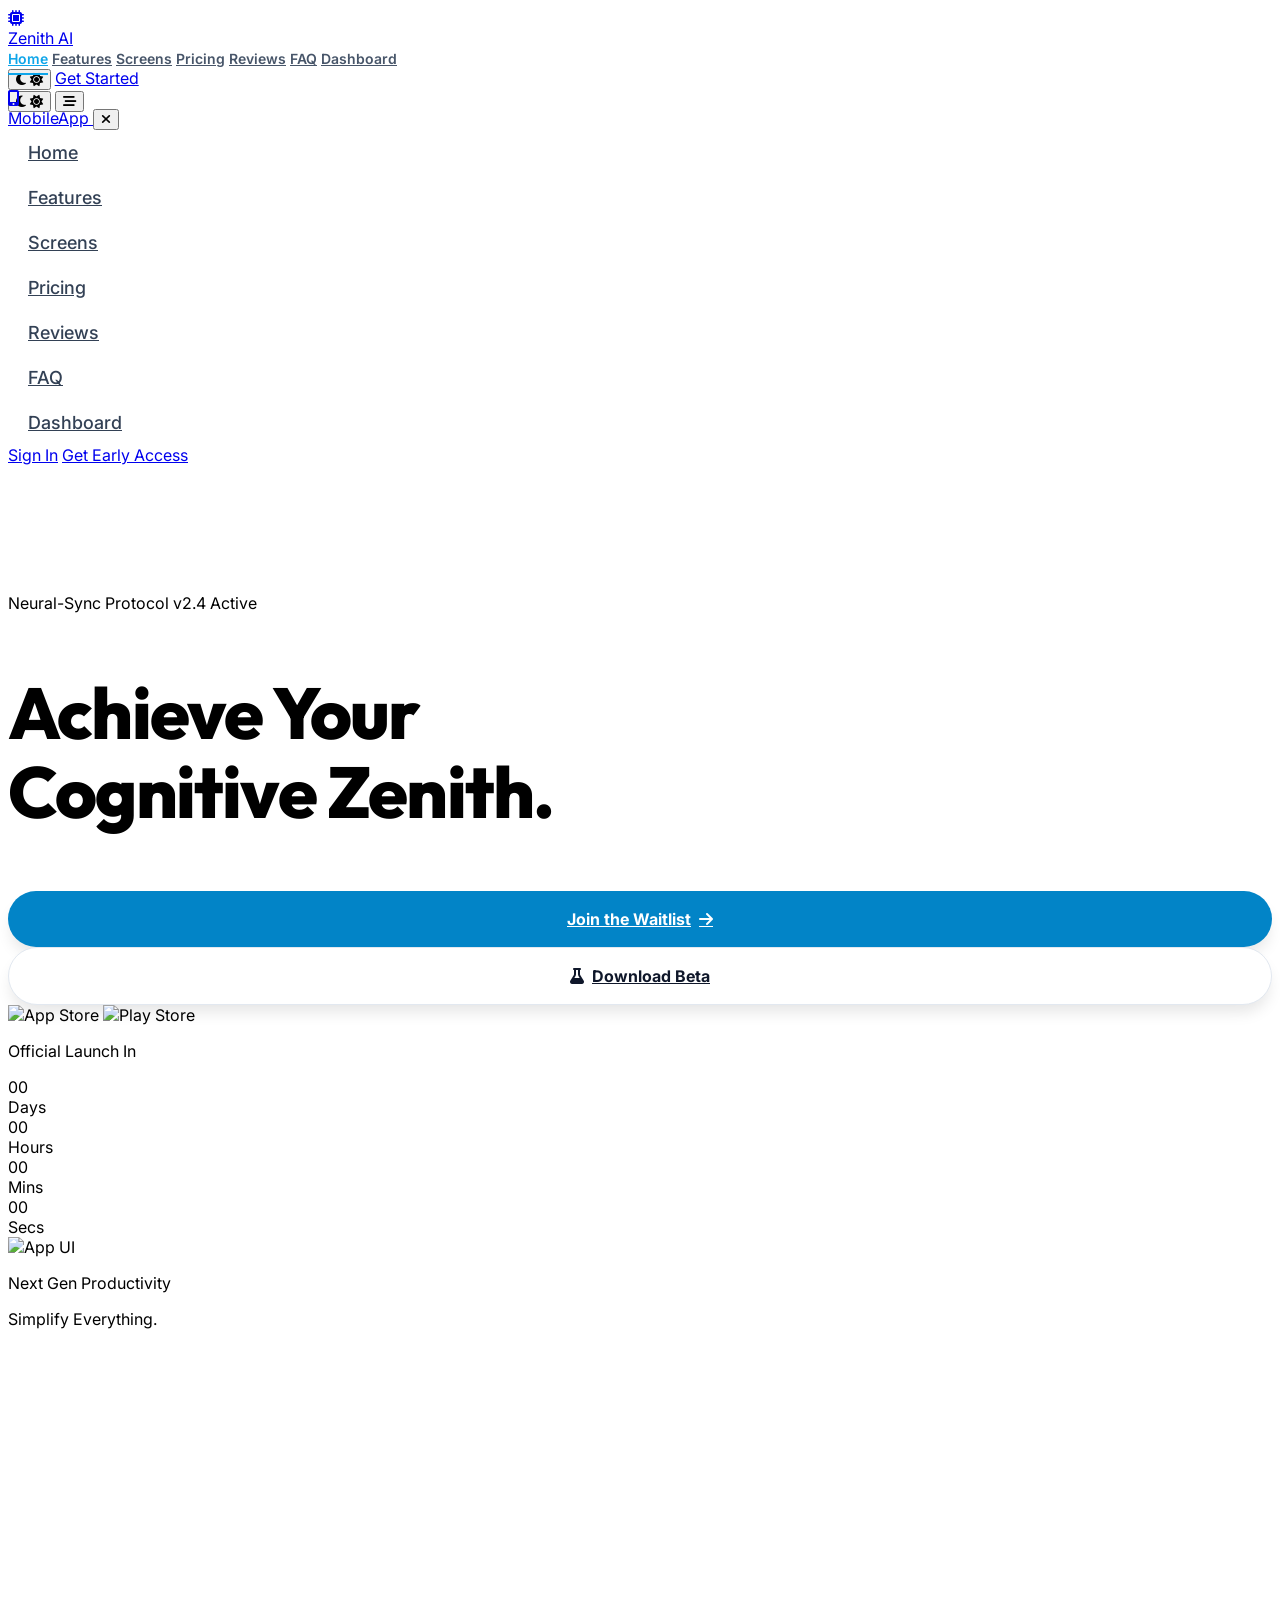
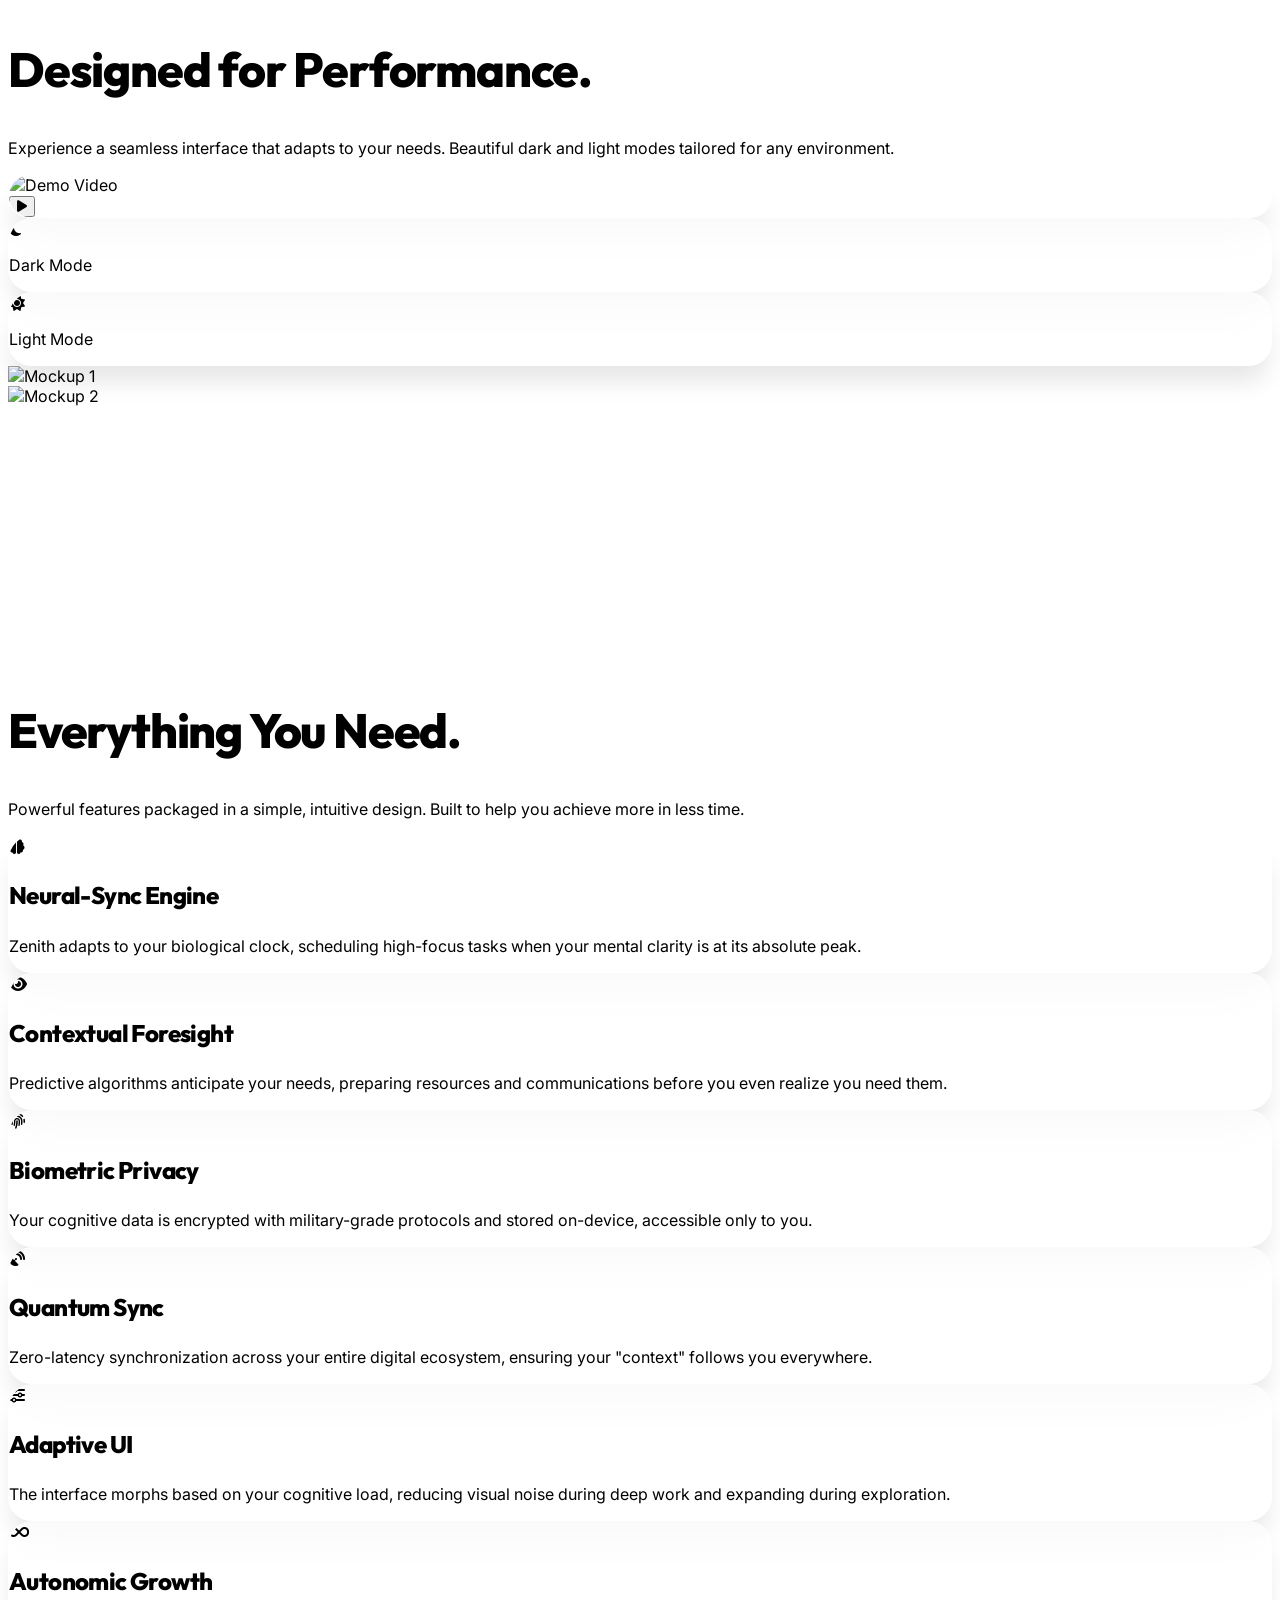
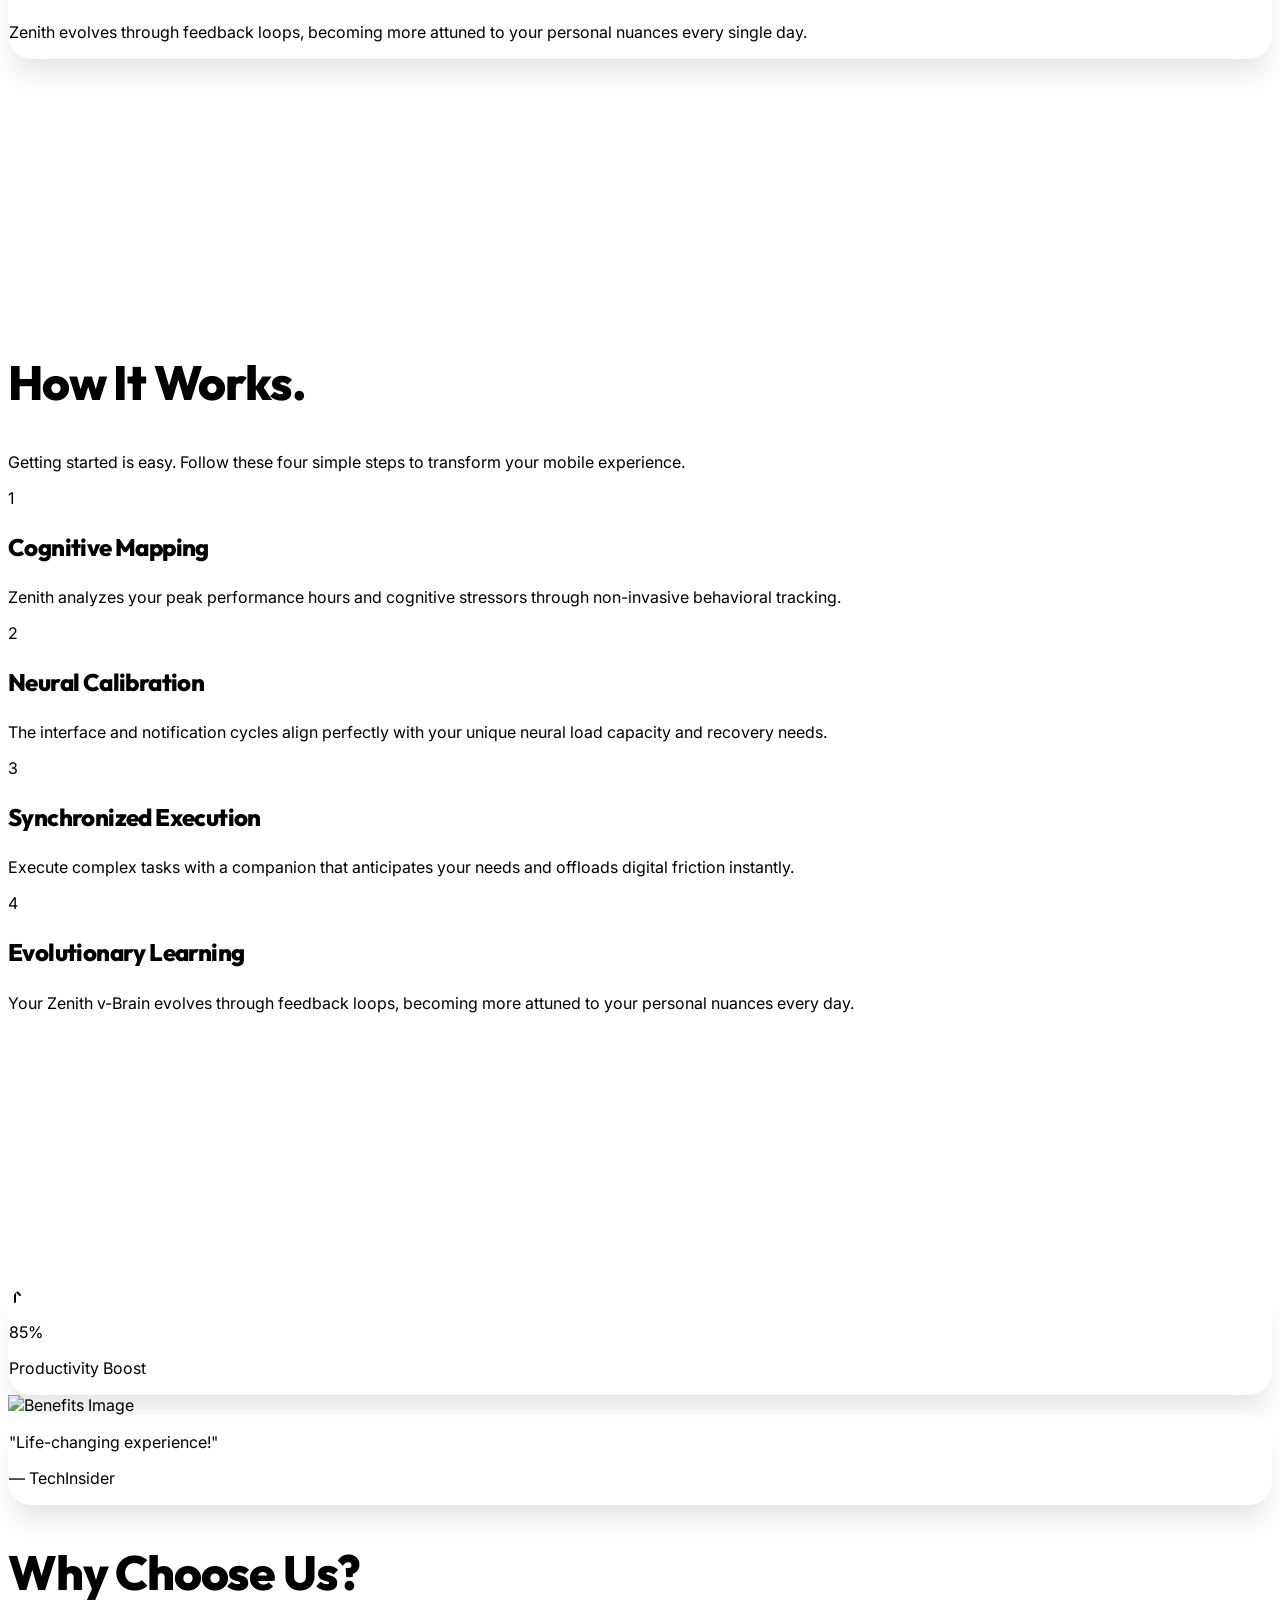
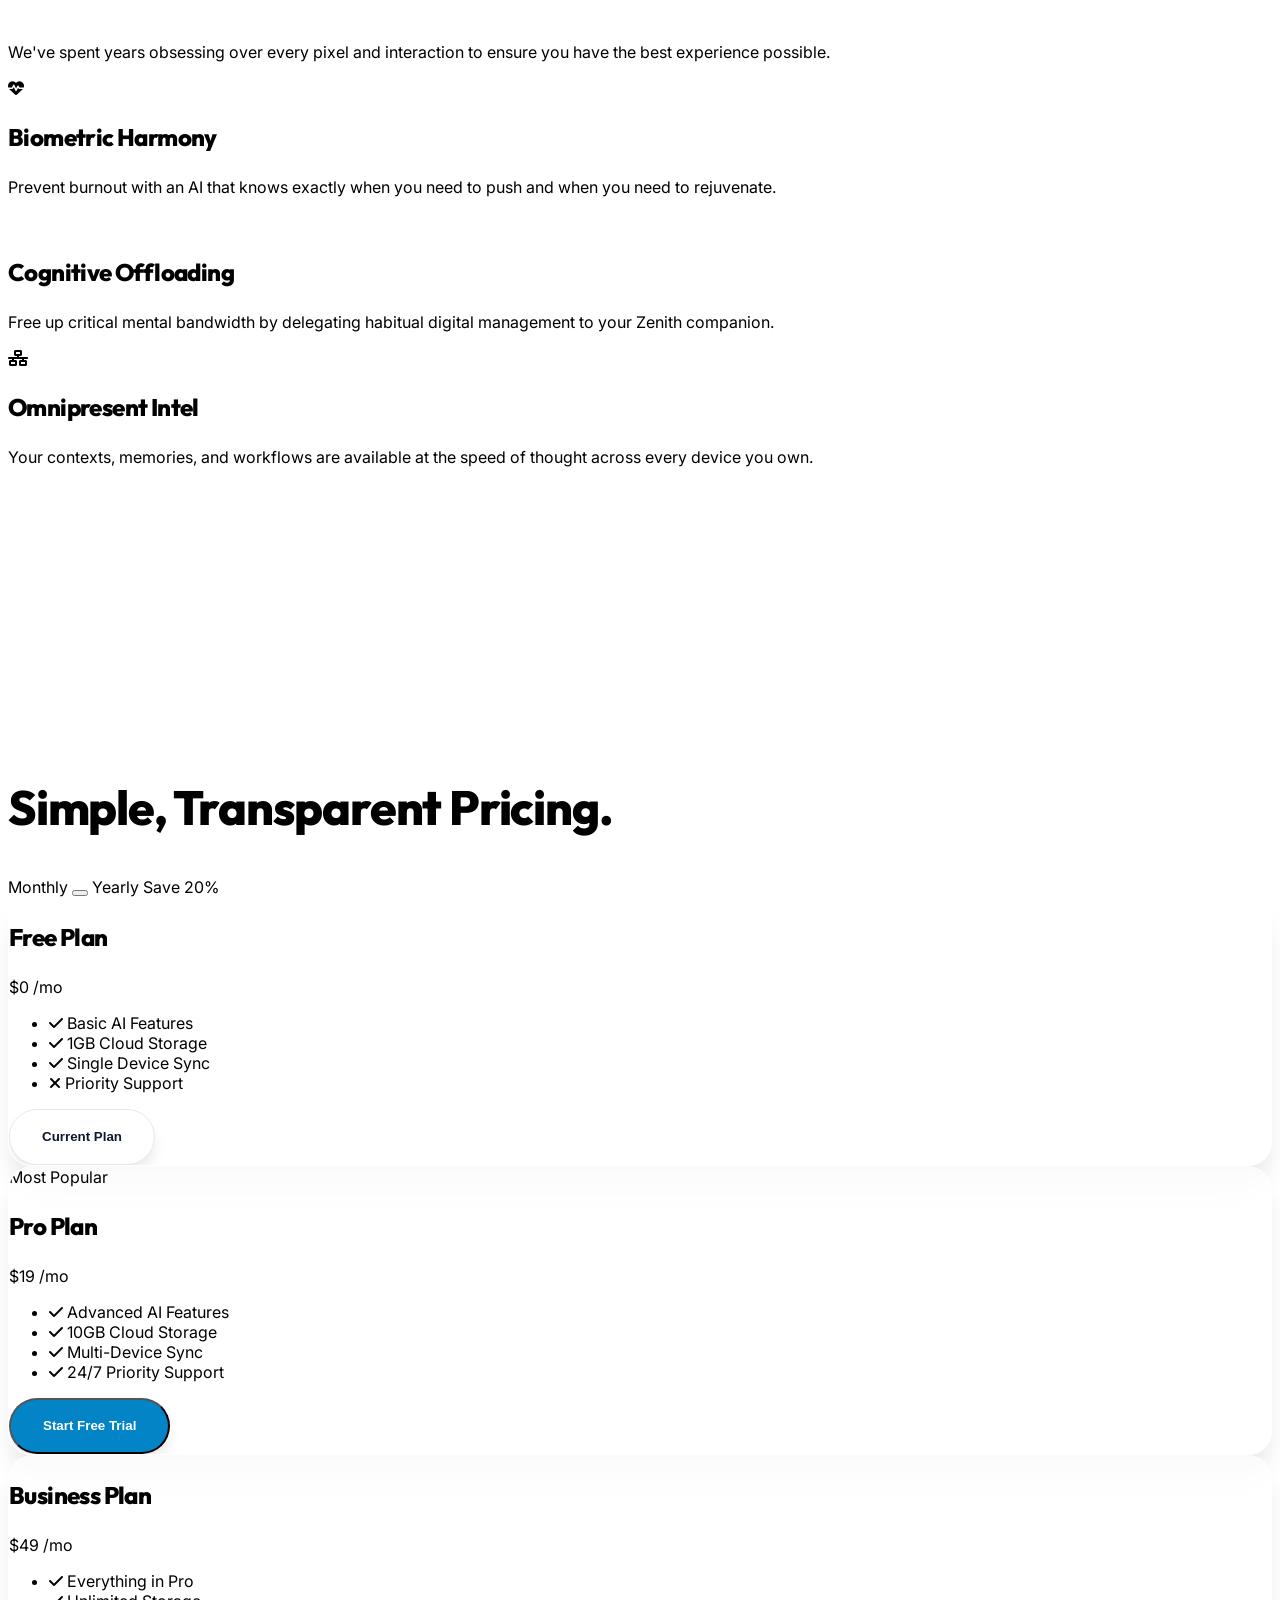
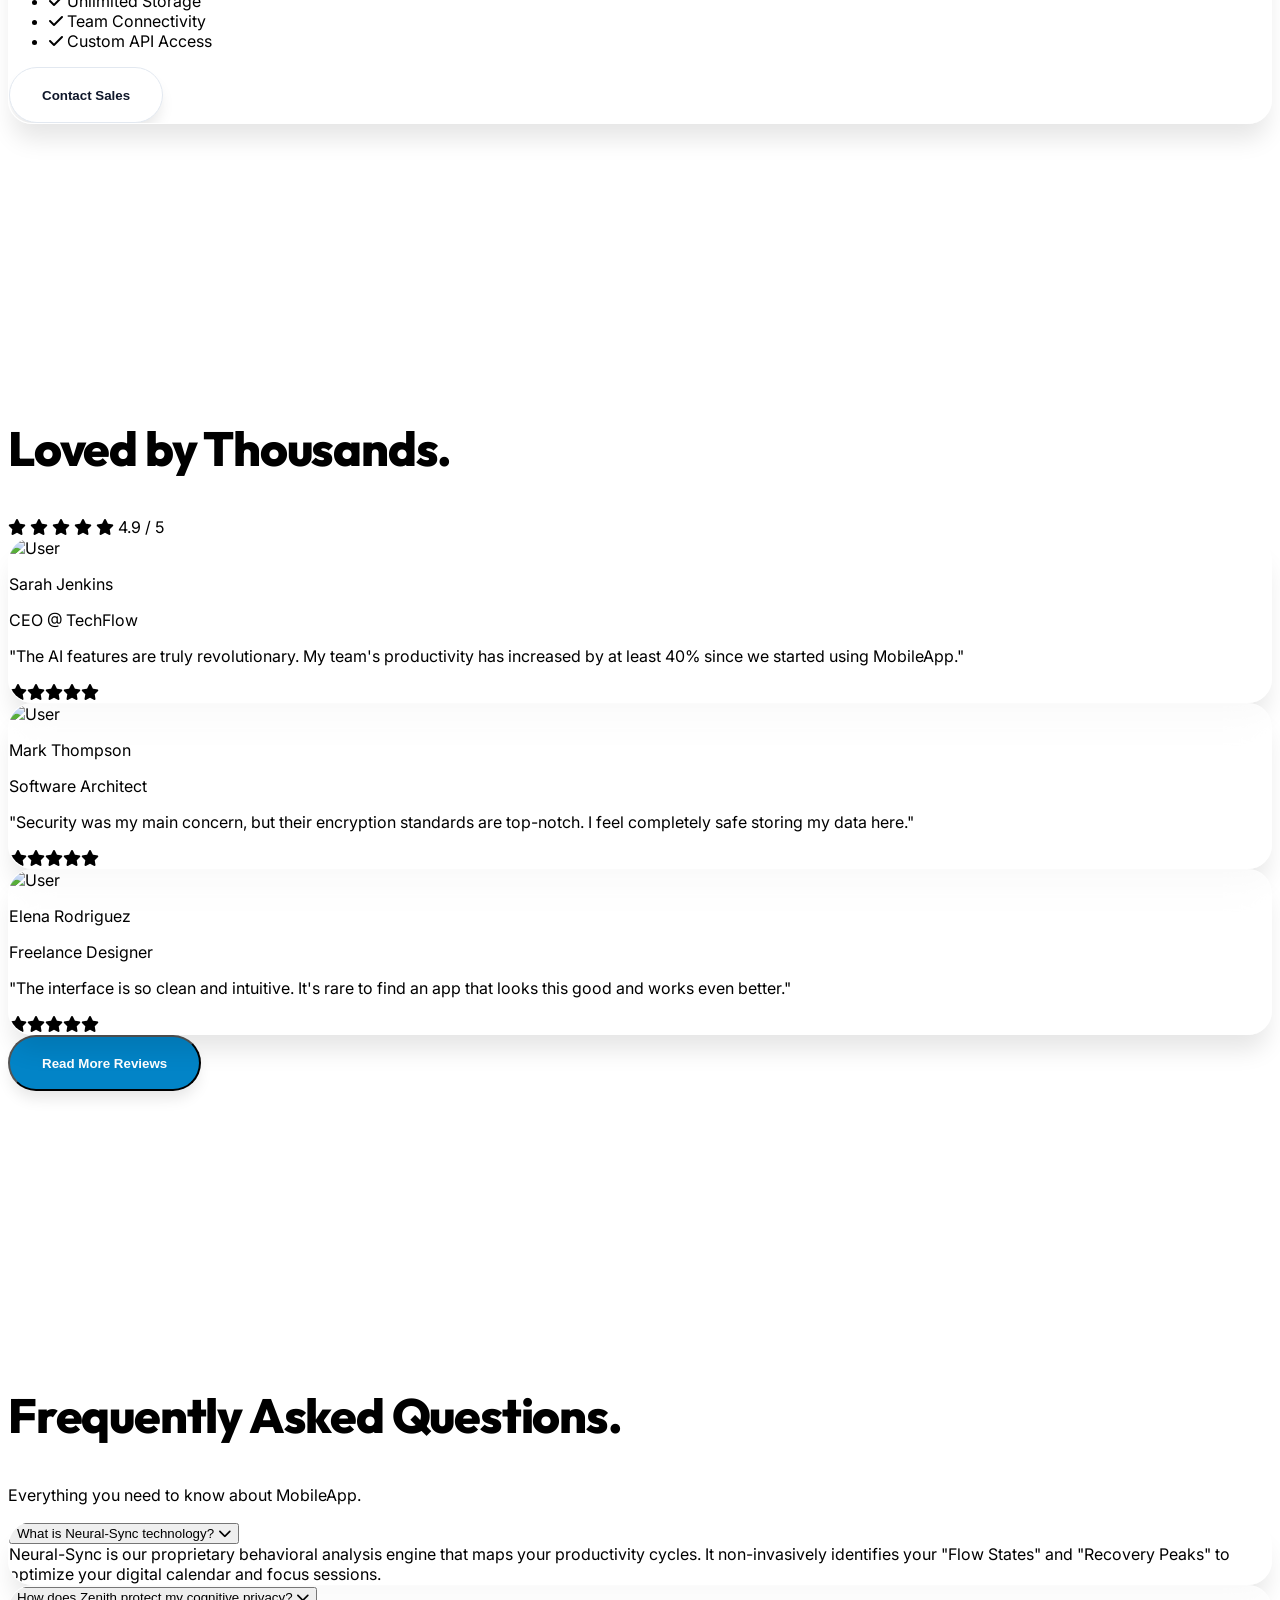
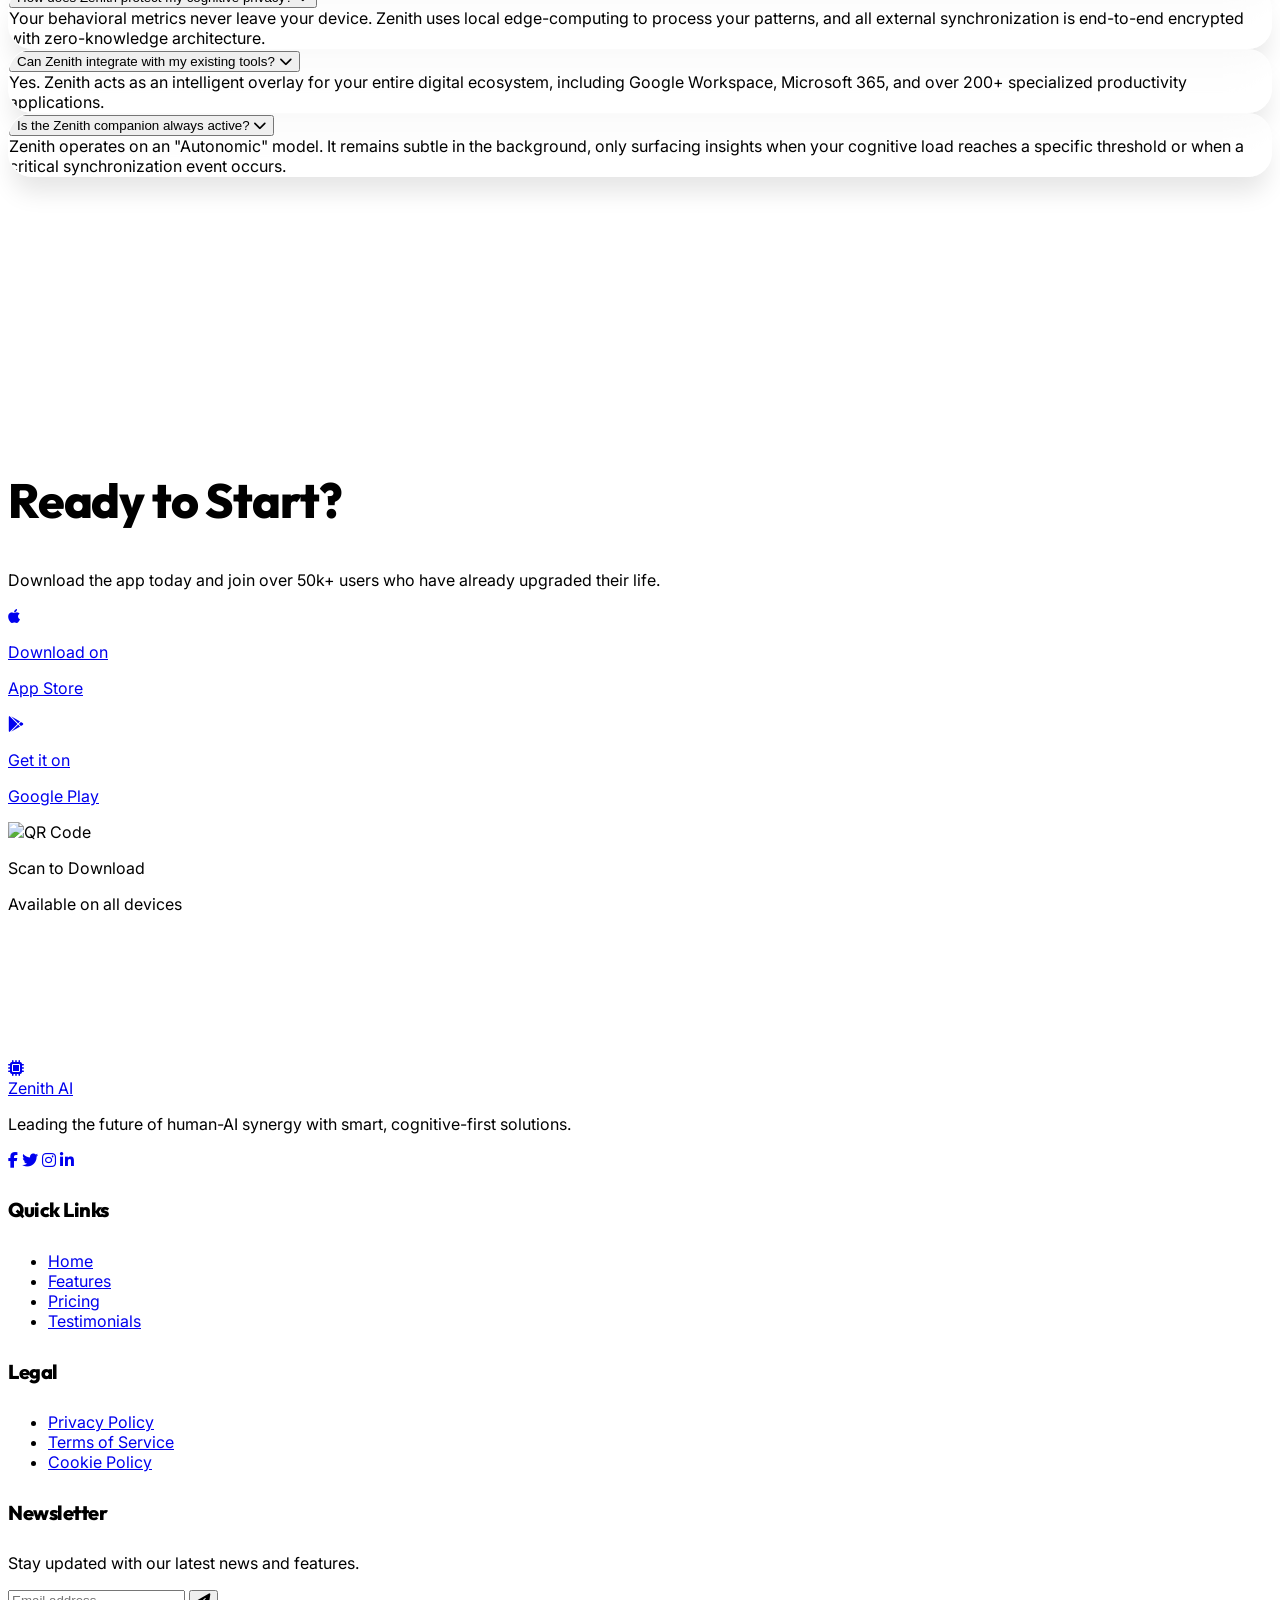
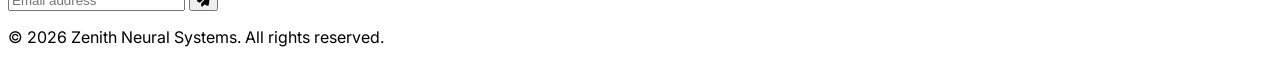
==== index.html @ 77ba69f0 "first commit" ====
<!DOCTYPE html>
<html lang="en" class="scroll-smooth">

<head>
    <meta charset="UTF-8">
    <meta name="viewport" content="width=device-width, initial-scale=1.0">
    <title>MobileApp - The Future in Your Pocket</title>
    <!-- SEO Tags -->
    <meta name="description"
        content="MobileApp - Smart. Fast. Designed for modern life. Join the waitlist for the future of mobile apps.">
    <meta name="keywords" content="mobile app, SaaS, smart system, AI powered, productivity">
    <!-- Favicon -->
    <link rel="icon" type="image/svg+xml"
        href="data:image/svg+xml,<svg xmlns=%22http://www.w3.org/2000/svg%22 viewBox=%220 0 100 100%22><text y=%22.9em%22 font-size=%2290%22>📱</text></svg>">

    <!-- Tailwind CSS -->
    <script src="https://cdn.tailwindcss.com"></script>
    <script>
        tailwind.config = {
            darkMode: 'class',
            theme: {
                extend: {
                    colors: {
                        primary: {
                            50: '#f0f9ff',
                            100: '#e0f2fe',
                            200: '#bae6fd',
                            300: '#7dd3fc',
                            400: '#38bdf8',
                            500: '#0ea5e9',
                            600: '#0284c7',
                            700: '#0369a1',
                            800: '#075985',
                            900: '#0c4a6e',
                        },
                        accent: '#8b5cf6',
                    },
                    animation: {
                        'gradient-x': 'gradient-x 15s ease infinite',
                        'float': 'float 6s ease-in-out infinite',
                    },
                    keyframes: {
                        'gradient-x': {
                            '0%, 100%': { 'background-size': '200% 200%', 'background-position': 'left center' },
                            '50%': { 'background-size': '200% 200%', 'background-position': 'right center' },
                        },
                        'float': {
                            '0%, 100%': { transform: 'translateY(0)' },
                            '50%': { transform: 'translateY(-20px)' },
                        }
                    }
                }
            }
        }
    </script>
    <!-- Google Fonts -->
    <link
        href="https://fonts.googleapis.com/css2?family=Inter:wght@300;400;500;600;700;800&family=Outfit:wght@400;500;600;700;800&display=swap"
        rel="stylesheet">
    <!-- Font Awesome -->
    <link rel="stylesheet" href="https://cdnjs.cloudflare.com/ajax/libs/font-awesome/6.4.0/css/all.min.css">
    <!-- Custom CSS -->
    <link rel="stylesheet" href="styles.css">
    <style>
        body {
            font-family: 'Inter', sans-serif;
        }

        h1,
        h2,
        h3,
        h4 {
            font-family: 'Outfit', sans-serif;
        }
    </style>
</head>

<body
    class="bg-slate-50 dark:bg-slate-900 text-slate-900 dark:text-slate-100 transition-colors duration-300 overflow-x-hidden">

    <!-- Navigation -->
    <header id="navbar"
        class="fixed top-0 left-0 w-full z-50 transition-all duration-300 bg-white/80 dark:bg-slate-950/80 backdrop-blur-md border-b border-slate-200 dark:border-slate-800">
        <nav class="max-w-7xl mx-auto px-4 sm:px-6 lg:px-8 h-full flex items-center justify-between">
            <!-- Logo -->
            <a href="index.html" class="flex items-center gap-2 group">
                <div
                    class="w-10 h-10 bg-primary-600 rounded-xl flex items-center justify-center text-white shadow-lg shadow-primary-500/30 group-hover:scale-110 transition-transform">
                    <i class="fas fa-microchip text-xl"></i>
                </div>
                <span
                    class="text-2xl font-extrabold tracking-tight bg-gradient-to-r from-primary-600 to-accent bg-clip-text text-transparent">Zenith
                    AI</span>
            </a>

            <!-- Desktop Menu -->
            <div class="hidden lg:flex items-center gap-6">
                <a href="#home" class="nav-link active">Home</a>

                <a href="#features" class="nav-link">Features</a>
                <a href="#screens" class="nav-link">Screens</a>
                <a href="#pricing" class="nav-link">Pricing</a>
                <a href="#reviews" class="nav-link">Reviews</a>
                <a href="#faq" class="nav-link">FAQ</a>
                <a href="dashboard.html" class="nav-link">Dashboard</a>

                <div class="flex items-center gap-4 ml-4">
                    <button id="themeToggle"
                        class="p-2 rounded-full hover:bg-slate-100 dark:hover:bg-slate-800 transition-colors"
                        aria-label="Toggle Dark Mode">
                        <i class="fas fa-moon dark:hidden"></i>
                        <i class="fas fa-sun hidden dark:block"></i>
                    </button>
        
                    <a href="signup.html"
                        class="px-6 py-2.5 text-sm font-bold text-white bg-primary-600 rounded-full hover:bg-primary-700 shadow-md hover:shadow-primary-500/40 transition-all">Get
                        Started</a>
                </div>
            </div>

            <!-- Mobile Menu Toggle -->
            <div class="lg:hidden flex items-center gap-4">
                <button id="themeToggleMobile"
                    class="p-2 rounded-full hover:bg-slate-100 dark:hover:bg-slate-800 transition-colors">
                    <i class="fas fa-moon dark:hidden"></i>
                    <i class="fas fa-sun hidden dark:block"></i>
                </button>
                <button id="mobileMenuToggle" class="p-2 text-slate-600 dark:text-slate-400 focus:outline-none"
                    aria-label="Open Menu">
                    <i class="fas fa-bars-staggered text-2xl"></i>
                </button>
            </div>
        </nav>
    </header>

    <!-- Mobile Menu Drawer (Side Drawer from Left) -->
    <div id="mobileMenu" class="fixed inset-0 z-[60] invisible pointer-events-none transition-all duration-300">
        <!-- Overlay -->
        <div id="mobileMenuOverlay"
            class="absolute inset-0 bg-slate-900/40 backdrop-blur-sm opacity-0 transition-opacity duration-300"></div>
        <!-- Drawer -->
        <div id="mobileMenuDrawer"
            class="absolute top-0 left-0 w-80 h-full bg-white dark:bg-slate-900 shadow-2xl transition-transform duration-300 -translate-x-full flex flex-col">
            <div class="p-6 border-b border-slate-100 dark:border-slate-800 flex items-center justify-between">
                <a href="index.html" class="flex items-center gap-2">
                    <div class="w-8 h-8 bg-primary-600 rounded-lg flex items-center justify-center text-white">
                        <i class="fas fa-mobile-screen-button text-sm"></i>
                    </div>
                    <span class="text-xl font-bold">MobileApp</span>
                </a>
                <button id="closeMobileMenu" class="p-2 text-slate-400 hover:text-slate-600"><i
                        class="fas fa-xmark text-xl"></i></button>
            </div>
            <div class="flex-1 overflow-y-auto py-6 px-6 space-y-4">
                <a href="#home" class="mobile-nav-link text-primary-600 font-bold">Home</a>
                <a href="#features" class="mobile-nav-link">Features</a>
                <a href="#screens" class="mobile-nav-link">Screens</a>
                <a href="#pricing" class="mobile-nav-link">Pricing</a>
                <a href="#reviews" class="mobile-nav-link">Reviews</a>
                <a href="#faq" class="mobile-nav-link">FAQ</a>
                <a href="dashboard.html" class="mobile-nav-link">Dashboard</a>
                <div class="pt-6 border-t border-slate-100 dark:border-slate-800 space-y-4">
                    <a href="login.html"
                        class="block text-center py-3 text-sm font-semibold border border-slate-200 dark:border-slate-700 rounded-xl">Sign
                        In</a>
                    <a href="signup.html"
                        class="block text-center py-3 text-sm font-bold text-white bg-primary-600 rounded-xl shadow-lg shadow-primary-500/20">Get
                        Early Access</a>
                </div>
            </div>
        </div>
    </div>

    <!-- Main Content -->
    <main class="pt-20"> <!-- Spacer for fixed header -->

        <!-- Hero Section -->
        <section id="home" class="relative min-h-[90vh] flex items-center overflow-hidden py-20 lg:py-32">
            <!-- Background Image/Gradient Decoration -->
            <div class="absolute inset-0 -z-10 overflow-hidden">
                <div
                    class="absolute -top-24 -left-20 w-96 h-96 bg-primary-400/20 dark:bg-primary-900/10 rounded-full blur-3xl animate-pulse">
                </div>
                <div
                    class="absolute top-1/2 -right-20 w-80 h-80 bg-accent/20 dark:bg-accent-900/10 rounded-full blur-3xl animate-float">
                </div>
                <div id="heroBgImage"
                    class="absolute inset-0 bg-[url('https://images.unsplash.com/photo-1550745165-9bc0b252726f?auto=format&fit=crop&q=80&w=2070')] bg-cover bg-center mix-blend-overlay opacity-5 dark:opacity-10">
                </div>
            </div>

            <div class="max-w-7xl mx-auto px-4 sm:px-6 lg:px-8">
                <div class="grid lg:grid-cols-2 gap-16 items-center">
                    <div class="text-center lg:text-left">
                        <div
                            class="inline-flex items-center gap-2 px-3 py-1 rounded-full bg-primary-50 dark:bg-primary-900/30 text-primary-600 dark:text-primary-400 text-xs font-bold uppercase tracking-wider mb-6 animate-bounce">
                            <span class="relative flex h-2 w-2">
                                <span
                                    class="animate-ping absolute inline-flex h-full w-full rounded-full bg-primary-400 opacity-75"></span>
                                <span class="relative inline-flex rounded-full h-2 w-2 bg-primary-500"></span>
                            </span>
                            Neural-Sync Protocol v2.4 Active
                        </div>
                        <h1 class="text-5xl lg:text-7xl font-extrabold leading-[1.1] mb-6">
                            Achieve Your <br>
                            <span class="text-primary-600">Cognitive Zenith.</span>
                        </h1>

                        <!-- CTA Buttons -->
                        <div class="flex flex-col sm:flex-row gap-4 justify-center lg:justify-start">
                            <a href="#waitlist" class="cta-button primary group">
                                <span>Join the Waitlist</span>
                                <i class="fas fa-arrow-right group-hover:translate-x-1 transition-transform"></i>
                            </a>
                            <a href="#" class="cta-button secondary">
                                <i class="fas fa-flask"></i>
                                <span>Download Beta</span>
                            </a>
                        </div>

                        <!-- App Store Badges -->
                        <div
                            class="mt-12 flex flex-wrap gap-4 justify-center lg:justify-start opacity-80 hover:opacity-100 transition-opacity">
                            <img src="https://upload.wikimedia.org/wikipedia/commons/3/3c/Download_on_the_App_Store_Badge.svg"
                                alt="App Store" class="h-10 hover:scale-105 transition-transform cursor-pointer">
                            <img src="https://upload.wikimedia.org/wikipedia/commons/7/78/Google_Play_Store_badge_EN.svg"
                                alt="Play Store" class="h-10 hover:scale-105 transition-transform cursor-pointer">
                        </div>

                        <!-- Countdown Timer -->
                        <div
                            class="mt-16 p-8 rounded-3xl bg-white/50 dark:bg-slate-800/50 backdrop-blur-xl border border-white/20 dark:border-slate-700/30 inline-block">
                            <p class="text-sm font-semibold uppercase tracking-widest text-slate-500 mb-4">Official
                                Launch In</p>
                            <div id="countdown" class="flex gap-6">
                                <div class="text-center">
                                    <div class="text-3xl font-bold" id="days">00</div>
                                    <div class="text-[10px] uppercase text-slate-400">Days</div>
                                </div>
                                <div class="text-center">
                                    <div class="text-3xl font-bold" id="hours">00</div>
                                    <div class="text-[10px] uppercase text-slate-400">Hours</div>
                                </div>
                                <div class="text-center">
                                    <div class="text-3xl font-bold" id="minutes">00</div>
                                    <div class="text-[10px] uppercase text-slate-400">Mins</div>
                                </div>
                                <div class="text-center">
                                    <div class="text-3xl font-bold" id="seconds">00</div>
                                    <div class="text-[10px] uppercase text-slate-400">Secs</div>
                                </div>
                            </div>
                        </div>
                    </div>

                    <!-- Hero Visual -->
                    <div class="relative">
                        <div
                            class="relative mx-auto w-full max-w-[320px] aspect-[9/18.5] bg-slate-800 rounded-[3rem] border-[8px] border-slate-900 shadow-2xl overflow-hidden animate-float">
                            <!-- Phone Screen Content -->
                            <img src="https://images.unsplash.com/photo-1616348436168-de43ad0db179?auto=format&fit=crop&q=80&w=1000"
                                alt="App UI" class="w-full h-full object-cover">
                            <div
                                class="absolute inset-0 bg-gradient-to-t from-slate-900/80 to-transparent flex flex-col justify-end p-8 text-white">
                                <p class="text-xs font-semibold mb-1 opacity-80">Next Gen Productivity</p>
                                <p class="text-xl font-bold">Simplify Everything.</p>
                            </div>
                        </div>
                        <!-- Decorative Elements -->
                        <div
                            class="absolute -top-10 -right-10 w-24 h-24 bg-accent-500 rounded-full blur-2xl opacity-40">
                        </div>
                        <div
                            class="absolute bottom-10 -left-10 w-32 h-32 bg-primary-500 rounded-full blur-3xl opacity-30">
                        </div>
                    </div>
                </div>
            </div>
        </section>

        <!-- App Preview Section -->
        <section id="screens" class="bg-slate-100 dark:bg-slate-900/50">
            <div class="max-w-7xl mx-auto px-4 sm:px-6 lg:px-8">
                <div class="text-center mb-16">
                    <h2 class="mb-4">Designed for Performance.</h2>
                    <p class="text-slate-500 dark:text-slate-400 max-w-2xl mx-auto">
                        Experience a seamless interface that adapts to your needs. Beautiful dark and light modes
                        tailored for any environment.
                    </p>
                </div>

                <div class="grid lg:grid-cols-2 gap-12 items-center">
                    <!-- Carousel Placeholder / Mockups -->
                    <div class="space-y-8">
                        <div class="glass-card p-4">
                            <div
                                class="relative aspect-video rounded-2xl overflow-hidden bg-slate-200 dark:bg-slate-800 flex items-center justify-center group">
                                <img src="https://images.unsplash.com/photo-1512941937669-90a1b58e7e9c?auto=format&fit=crop&q=80&w=2070"
                                    alt="Demo Video" class="absolute inset-0 w-full h-full object-cover">
                                <div
                                    class="absolute inset-0 bg-slate-900/40 flex items-center justify-center opacity-0 group-hover:opacity-100 transition-opacity">
                                    <button
                                        class="w-20 h-20 bg-white/20 backdrop-blur-md rounded-full border border-white/30 flex items-center justify-center text-white text-3xl">
                                        <i class="fas fa-play"></i>
                                    </button>
                                </div>
                            </div>
                        </div>
                        <div class="flex gap-4">
                            <div class="flex-1 glass-card p-4 text-center">
                                <i class="fas fa-moon text-2xl text-primary-600 mb-2"></i>
                                <p class="text-xs font-bold uppercase">Dark Mode</p>
                            </div>
                            <div class="flex-1 glass-card p-4 text-center">
                                <i class="fas fa-sun text-2xl text-primary-600 mb-2"></i>
                                <p class="text-xs font-bold uppercase">Light Mode</p>
                            </div>
                        </div>
                    </div>

                    <!-- App Mockups Sliders -->
                    <div class="flex justify-center gap-4">
                        <div
                            class="w-1/2 aspect-[9/18.5] bg-slate-800 rounded-[2.5rem] border-4 border-slate-900 shadow-2xl overflow-hidden">
                            <img src="https://images.unsplash.com/photo-1551650975-87deedd944c3?auto=format&fit=crop&q=80&w=1000"
                                alt="Mockup 1" class="w-full h-full object-cover">
                        </div>
                        <div
                            class="w-1/2 aspect-[9/18.5] bg-slate-800 rounded-[2.5rem] border-4 border-slate-900 shadow-2xl overflow-hidden translate-y-8">
                            <img src="https://images.unsplash.com/photo-1510557880182-3d4d3cba35a5?auto=format&fit=crop&q=80&w=1000"
                                alt="Mockup 2" class="w-full h-full object-cover">
                        </div>
                    </div>
                </div>
            </div>
        </section>

        <!-- Features Section -->
        <section id="features" class="relative">
            <div class="max-w-7xl mx-auto px-4 sm:px-6 lg:px-8">
                <div class="text-center mb-20">
                    <h2 class="mb-4">Everything You Need.</h2>
                    <p class="text-slate-500 dark:text-slate-400 max-w-2xl mx-auto">
                        Powerful features packaged in a simple, intuitive design. Built to help you achieve more in less
                        time.
                    </p>
                </div>

                <div class="grid md:grid-cols-2 lg:grid-cols-3 gap-8">
                    <!-- Feature 1 -->
                    <div class="glass-card p-8 group">
                        <div
                            class="w-14 h-14 bg-primary-100 dark:bg-primary-900/30 rounded-2xl flex items-center justify-center text-primary-600 dark:text-primary-400 mb-6 group-hover:rotate-12 transition-transform">
                            <i class="fas fa-brain text-2xl"></i>
                        </div>
                        <h3 class="mb-3">Neural-Sync Engine</h3>
                        <p class="text-sm text-slate-500 dark:text-slate-400 leading-relaxed">
                            Zenith adapts to your biological clock, scheduling high-focus tasks when your mental clarity
                            is at its absolute peak.
                        </p>
                    </div>
                    <!-- Feature 2 -->
                    <div class="glass-card p-8 group">
                        <div
                            class="w-14 h-14 bg-primary-100 dark:bg-primary-900/30 rounded-2xl flex items-center justify-center text-primary-600 dark:text-primary-400 mb-6 group-hover:rotate-12 transition-transform">
                            <i class="fas fa-eye text-2xl"></i>
                        </div>
                        <h3 class="mb-3">Contextual Foresight</h3>
                        <p class="text-sm text-slate-500 dark:text-slate-400 leading-relaxed">
                            Predictive algorithms anticipate your needs, preparing resources and communications before
                            you even realize you need them.
                        </p>
                    </div>
                    <!-- Feature 3 -->
                    <div class="glass-card p-8 group">
                        <div
                            class="w-14 h-14 bg-primary-100 dark:bg-primary-900/30 rounded-2xl flex items-center justify-center text-primary-600 dark:text-primary-400 mb-6 group-hover:rotate-12 transition-transform">
                            <i class="fas fa-fingerprint text-2xl"></i>
                        </div>
                        <h3 class="mb-3">Biometric Privacy</h3>
                        <p class="text-sm text-slate-500 dark:text-slate-400 leading-relaxed">
                            Your cognitive data is encrypted with military-grade protocols and stored on-device,
                            accessible only to you.
                        </p>
                    </div>
                    <!-- Feature 4 -->
                    <div class="glass-card p-8 group">
                        <div
                            class="w-14 h-14 bg-primary-100 dark:bg-primary-900/30 rounded-2xl flex items-center justify-center text-primary-600 dark:text-primary-400 mb-6 group-hover:rotate-12 transition-transform">
                            <i class="fas fa-satellite-dish text-2xl"></i>
                        </div>
                        <h3 class="mb-3">Quantum Sync</h3>
                        <p class="text-sm text-slate-500 dark:text-slate-400 leading-relaxed">
                            Zero-latency synchronization across your entire digital ecosystem, ensuring your "context"
                            follows you everywhere.
                        </p>
                    </div>
                    <!-- Feature 5 -->
                    <div class="glass-card p-8 group">
                        <div
                            class="w-14 h-14 bg-primary-100 dark:bg-primary-900/30 rounded-2xl flex items-center justify-center text-primary-600 dark:text-primary-400 mb-6 group-hover:rotate-12 transition-transform">
                            <i class="fas fa-sliders text-2xl"></i>
                        </div>
                        <h3 class="mb-3">Adaptive UI</h3>
                        <p class="text-sm text-slate-500 dark:text-slate-400 leading-relaxed">
                            The interface morphs based on your cognitive load, reducing visual noise during deep work
                            and expanding during exploration.
                        </p>
                    </div>
                    <!-- Feature 6 -->
                    <div class="glass-card p-8 group">
                        <div
                            class="w-14 h-14 bg-primary-100 dark:bg-primary-900/30 rounded-2xl flex items-center justify-center text-primary-600 dark:text-primary-400 mb-6 group-hover:rotate-12 transition-transform">
                            <i class="fas fa-infinity text-2xl"></i>
                        </div>
                        <h3 class="mb-3">Autonomic Growth</h3>
                        <p class="text-sm text-slate-500 dark:text-slate-400 leading-relaxed">
                            Zenith evolves through feedback loops, becoming more attuned to your personal nuances every
                            single day.
                        </p>
                    </div>
                </div>
            </div>
        </section>

        <!-- How It Works Section -->
        <section id="howitworks" class="bg-slate-50 dark:bg-slate-950">
            <div class="max-w-7xl mx-auto px-4 sm:px-6 lg:px-8">
                <div class="text-center mb-20">
                    <h2 class="mb-4">How It Works.</h2>
                    <p class="text-slate-500 dark:text-slate-400 max-w-2xl mx-auto">
                        Getting started is easy. Follow these four simple steps to transform your mobile experience.
                    </p>
                </div>

                <div class="relative">
                    <!-- Connector Line (Desktop) -->
                    <div
                        class="hidden lg:block absolute top-[60px] left-0 w-full h-0.5 bg-slate-200 dark:bg-slate-800 -z-0">
                    </div>

                    <div class="grid md:grid-cols-2 lg:grid-cols-4 gap-12 relative z-10">
                        <!-- Step 1 -->
                        <div class="text-center group">
                            <div
                                class="w-16 h-16 bg-white dark:bg-slate-900 rounded-2xl border-2 border-primary-600 flex items-center justify-center text-primary-600 font-bold text-xl mx-auto mb-6 group-hover:bg-primary-600 group-hover:text-white transition-all shadow-xl">
                                1</div>
                            <h3 class="text-lg mb-2">Cognitive Mapping</h3>
                            <p class="text-sm text-slate-500 dark:text-slate-400">Zenith analyzes your peak performance
                                hours and cognitive stressors through non-invasive behavioral tracking.</p>
                        </div>
                        <!-- Step 2 -->
                        <div class="text-center group">
                            <div
                                class="w-16 h-16 bg-white dark:bg-slate-900 rounded-2xl border-2 border-primary-600 flex items-center justify-center text-primary-600 font-bold text-xl mx-auto mb-6 group-hover:bg-primary-600 group-hover:text-white transition-all shadow-xl">
                                2</div>
                            <h3 class="text-lg mb-2">Neural Calibration</h3>
                            <p class="text-sm text-slate-500 dark:text-slate-400">The interface and notification cycles
                                align perfectly with your unique neural load capacity and recovery needs.</p>
                        </div>
                        <!-- Step 3 -->
                        <div class="text-center group">
                            <div
                                class="w-16 h-16 bg-white dark:bg-slate-900 rounded-2xl border-2 border-primary-600 flex items-center justify-center text-primary-600 font-bold text-xl mx-auto mb-6 group-hover:bg-primary-600 group-hover:text-white transition-all shadow-xl">
                                3</div>
                            <h3 class="text-lg mb-2">Synchronized Execution</h3>
                            <p class="text-sm text-slate-500 dark:text-slate-400">Execute complex tasks with a companion
                                that anticipates your needs and offloads digital friction instantly.</p>
                        </div>
                        <!-- Step 4 -->
                        <div class="text-center group">
                            <div
                                class="w-16 h-16 bg-white dark:bg-slate-900 rounded-2xl border-2 border-primary-600 flex items-center justify-center text-primary-600 font-bold text-xl mx-auto mb-6 group-hover:bg-primary-600 group-hover:text-white transition-all shadow-xl">
                                4</div>
                            <h3 class="text-lg mb-2">Evolutionary Learning</h3>
                            <p class="text-sm text-slate-500 dark:text-slate-400">Your Zenith v-Brain evolves through
                                feedback loops, becoming more attuned to your personal nuances every day.</p>
                        </div>
                    </div>
                </div>
            </div>
        </section>

        <!-- Benefits Section -->
        <section id="benefits">
            <div class="max-w-7xl mx-auto px-4 sm:px-6 lg:px-8">
                <div class="grid lg:grid-cols-2 gap-16 items-center">
                    <div class="order-2 lg:order-1 relative">
                        <!-- Glassmorphism Stats UI -->
                        <div class="absolute -top-10 -left-10 z-20 glass-card p-6 animate-float">
                            <div class="flex items-center gap-4">
                                <div
                                    class="w-12 h-12 bg-green-100 dark:bg-green-900/30 text-green-600 rounded-full flex items-center justify-center">
                                    <i class="fas fa-arrow-up"></i>
                                </div>
                                <div>
                                    <p class="text-2xl font-bold">85%</p>
                                    <p class="text-[10px] uppercase font-bold text-slate-400">Productivity Boost</p>
                                </div>
                            </div>
                        </div>
                        <img src="https://images.unsplash.com/photo-1551434678-e076c223a692?auto=format&fit=crop&q=80&w=2070"
                            alt="Benefits Image" class="rounded-[3rem] shadow-2xl relative z-10">
                        <div class="absolute -bottom-10 -right-10 z-20 glass-card p-6 border-l-4 border-primary-600">
                            <p class="text-lg font-bold italic">"Life-changing experience!"</p>
                            <p class="text-xs text-slate-400">— TechInsider</p>
                        </div>
                    </div>

                    <div class="order-1 lg:order-2 space-y-12">
                        <div>
                            <h2 class="mb-6">Why Choose Us?</h2>
                            <p class="text-slate-500 dark:text-slate-400">
                                We've spent years obsessing over every pixel and interaction to ensure you have the best
                                experience possible.
                            </p>
                        </div>

                        <div class="space-y-6">
                            <!-- Benefit 1 -->
                            <div class="flex gap-6">
                                <div
                                    class="shrink-0 w-12 h-12 bg-primary-100 dark:bg-primary-900/30 rounded-2xl flex items-center justify-center text-primary-600">
                                    <i class="fas fa-heart-pulse"></i>
                                </div>
                                <div>
                                    <h3 class="text-lg mb-1">Biometric Harmony</h3>
                                    <p class="text-sm text-slate-500 dark:text-slate-400">Prevent burnout with an AI
                                        that knows exactly when you need to push and when you need to rejuvenate.</p>
                                </div>
                            </div>
                            <!-- Benefit 2 -->
                            <div class="flex gap-6">
                                <div
                                    class="shrink-0 w-12 h-12 bg-primary-100 dark:bg-primary-900/30 rounded-2xl flex items-center justify-center text-primary-600">
                                    <i class="fas fa-brain-circuit"></i>
                                </div>
                                <div>
                                    <h3 class="text-lg mb-1">Cognitive Offloading</h3>
                                    <p class="text-sm text-slate-500 dark:text-slate-400">Free up critical mental
                                        bandwidth by delegating habitual digital management to your Zenith companion.
                                    </p>
                                </div>
                            </div>
                            <!-- Benefit 3 -->
                            <div class="flex gap-6">
                                <div
                                    class="shrink-0 w-12 h-12 bg-primary-100 dark:bg-primary-900/30 rounded-2xl flex items-center justify-center text-primary-600">
                                    <i class="fas fa-network-wired"></i>
                                </div>
                                <div>
                                    <h3 class="text-lg mb-1">Omnipresent Intel</h3>
                                    <p class="text-sm text-slate-500 dark:text-slate-400">Your contexts, memories, and
                                        workflows are available at the speed of thought across every device you own.</p>
                                </div>
                            </div>
                        </div>
                    </div>
                </div>
            </div>
        </section>

        <!-- Pricing Section -->
        <section id="pricing" class="bg-slate-100 dark:bg-slate-900/50">
            <div class="max-w-7xl mx-auto px-4 sm:px-6 lg:px-8">
                <div class="text-center mb-16">
                    <h2 class="mb-4">Simple, Transparent Pricing.</h2>
                    <div class="flex items-center justify-center gap-4 mt-8">
                        <span class="text-sm font-semibold opacity-60">Monthly</span>
                        <button id="pricingToggle"
                            class="w-14 h-7 bg-slate-200 dark:bg-slate-800 rounded-full p-1 transition-colors relative">
                            <div id="pricingDot" class="w-5 h-5 bg-primary-600 rounded-full transition-transform"></div>
                        </button>
                        <span class="text-sm font-semibold opacity-60">Yearly <span
                                class="text-xs text-green-500 bg-green-500/10 px-2 py-0.5 rounded-full ml-1">Save
                                20%</span></span>
                    </div>
                </div>

                <div class="grid md:grid-cols-3 gap-8">
                    <!-- Free Plan -->
                    <div class="glass-card p-8 border-t-8 border-slate-300 flex flex-col h-full">
                        <div class="mb-8">
                            <h3 class="text-xl mb-4">Free Plan</h3>
                            <div class="flex items-baseline gap-1">
                                <span class="text-4xl font-bold">$0</span>
                                <span class="text-slate-400">/mo</span>
                            </div>
                        </div>
                        <ul class="space-y-4 mb-12 flex-1">
                            <li class="flex items-center gap-3 text-sm"><i class="fas fa-check text-green-500"></i>
                                Basic AI Features</li>
                            <li class="flex items-center gap-3 text-sm"><i class="fas fa-check text-green-500"></i> 1GB
                                Cloud Storage</li>
                            <li class="flex items-center gap-3 text-sm"><i class="fas fa-check text-green-500"></i>
                                Single Device Sync</li>
                            <li class="flex items-center gap-3 text-sm opacity-40"><i class="fas fa-xmark"></i> Priority
                                Support</li>
                        </ul>
                        <button class="cta-button secondary w-full">Current Plan</button>
                    </div>
                    <!-- Pro Plan -->
                    <div
                        class="glass-card p-8 border-t-8 border-primary-600 flex flex-col h-full relative lg:scale-105 z-10 shadow-2xl">
                        <div
                            class="absolute -top-4 left-1/2 -translate-x-1/2 bg-primary-600 text-white text-[10px] font-bold uppercase py-1 px-4 rounded-full">
                            Most Popular</div>
                        <div class="mb-8">
                            <h3 class="text-xl mb-4">Pro Plan</h3>
                            <div class="flex items-baseline gap-1">
                                <span class="text-4xl font-bold price-value" data-monthly="19"
                                    data-yearly="15">$19</span>
                                <span class="text-slate-400">/mo</span>
                            </div>
                        </div>
                        <ul class="space-y-4 mb-12 flex-1">
                            <li class="flex items-center gap-3 text-sm"><i class="fas fa-check text-green-500"></i>
                                Advanced AI Features</li>
                            <li class="flex items-center gap-3 text-sm"><i class="fas fa-check text-green-500"></i> 10GB
                                Cloud Storage</li>
                            <li class="flex items-center gap-3 text-sm"><i class="fas fa-check text-green-500"></i>
                                Multi-Device Sync</li>
                            <li class="flex items-center gap-3 text-sm"><i class="fas fa-check text-green-500"></i> 24/7
                                Priority Support</li>
                        </ul>
                        <button class="cta-button primary w-full">Start Free Trial</button>
                    </div>
                    <!-- Business Plan -->
                    <div class="glass-card p-8 border-t-8 border-accent flex flex-col h-full">
                        <div class="mb-8">
                            <h3 class="text-xl mb-4">Business Plan</h3>
                            <div class="flex items-baseline gap-1">
                                <span class="text-4xl font-bold price-value" data-monthly="49"
                                    data-yearly="39">$49</span>
                                <span class="text-slate-400">/mo</span>
                            </div>
                        </div>
                        <ul class="space-y-4 mb-12 flex-1">
                            <li class="flex items-center gap-3 text-sm"><i class="fas fa-check text-green-500"></i>
                                Everything in Pro</li>
                            <li class="flex items-center gap-3 text-sm"><i class="fas fa-check text-green-500"></i>
                                Unlimited Storage</li>
                            <li class="flex items-center gap-3 text-sm"><i class="fas fa-check text-green-500"></i> Team
                                Connectivity</li>
                            <li class="flex items-center gap-3 text-sm"><i class="fas fa-check text-green-500"></i>
                                Custom API Access</li>
                        </ul>
                        <button class="cta-button secondary w-full">Contact Sales</button>
                    </div>
                </div>
            </div>
        </section>

        <!-- Testimonials -->
        <section id="reviews">
            <div class="max-w-7xl mx-auto px-4 sm:px-6 lg:px-8">
                <div class="text-center mb-16">
                    <h2 class="mb-4">Loved by Thousands.</h2>
                    <div class="flex justify-center items-center gap-2 mb-4 text-yellow-500">
                        <i class="fas fa-star"></i>
                        <i class="fas fa-star"></i>
                        <i class="fas fa-star"></i>
                        <i class="fas fa-star"></i>
                        <i class="fas fa-star"></i>
                        <span class="text-slate-900 dark:text-white font-bold ml-2">4.9 / 5</span>
                    </div>
                </div>

                <div class="grid md:grid-cols-2 lg:grid-cols-3 gap-8 mb-16">
                    <!-- Review 1 -->
                    <div class="glass-card p-8">
                        <div class="flex items-center gap-4 mb-6">
                            <img src="https://i.pravatar.cc/150?u=1" alt="User"
                                class="w-12 h-12 rounded-full border-2 border-primary-500">
                            <div>
                                <p class="font-bold">Sarah Jenkins</p>
                                <p class="text-xs text-slate-400">CEO @ TechFlow</p>
                            </div>
                        </div>
                        <p class="text-sm italic text-slate-600 dark:text-slate-300 mb-4">"The AI features are truly
                            revolutionary. My team's productivity has increased by at least 40% since we started using
                            MobileApp."</p>
                        <div class="flex gap-1 text-xs text-yellow-500">
                            <i class="fas fa-star"></i><i class="fas fa-star"></i><i class="fas fa-star"></i><i
                                class="fas fa-star"></i><i class="fas fa-star"></i>
                        </div>
                    </div>
                    <!-- Review 2 -->
                    <div class="glass-card p-8">
                        <div class="flex items-center gap-4 mb-6">
                            <img src="https://i.pravatar.cc/150?u=2" alt="User"
                                class="w-12 h-12 rounded-full border-2 border-primary-500">
                            <div>
                                <p class="font-bold">Mark Thompson</p>
                                <p class="text-xs text-slate-400">Software Architect</p>
                            </div>
                        </div>
                        <p class="text-sm italic text-slate-600 dark:text-slate-300 mb-4">"Security was my main concern,
                            but their encryption standards are top-notch. I feel completely safe storing my data here."
                        </p>
                        <div class="flex gap-1 text-xs text-yellow-500">
                            <i class="fas fa-star"></i><i class="fas fa-star"></i><i class="fas fa-star"></i><i
                                class="fas fa-star"></i><i class="fas fa-star"></i>
                        </div>
                    </div>
                    <!-- Review 3 -->
                    <div class="glass-card p-8">
                        <div class="flex items-center gap-4 mb-6">
                            <img src="https://i.pravatar.cc/150?u=3" alt="User"
                                class="w-12 h-12 rounded-full border-2 border-primary-500">
                            <div>
                                <p class="font-bold">Elena Rodriguez</p>
                                <p class="text-xs text-slate-400">Freelance Designer</p>
                            </div>
                        </div>
                        <p class="text-sm italic text-slate-600 dark:text-slate-300 mb-4">"The interface is so clean and
                            intuitive. It's rare to find an app that looks this good and works even better."</p>
                        <div class="flex gap-1 text-xs text-yellow-500">
                            <i class="fas fa-star"></i><i class="fas fa-star"></i><i class="fas fa-star"></i><i
                                class="fas fa-star"></i><i class="fas fa-star"></i>
                        </div>
                    </div>
                </div>
                <div class="text-center">
                    <button class="cta-button primary mx-auto">Read More Reviews</button>
                </div>
            </div>
        </section>

        <!-- FAQ Section -->
        <section id="faq" class="bg-slate-50 dark:bg-slate-950">
            <div class="max-w-4xl mx-auto px-4 sm:px-6 lg:px-8">
                <div class="text-center mb-16">
                    <h2 class="mb-4">Frequently Asked Questions.</h2>
                    <p class="text-slate-500 dark:text-slate-400">Everything you need to know about MobileApp.</p>
                </div>

                <div class="space-y-4">
                    <!-- Q1 -->
                    <div class="glass-card">
                        <button class="w-full p-6 text-left flex justify-between items-center faq-toggle">
                            <span class="font-bold">What is Neural-Sync technology?</span>
                            <i class="fas fa-chevron-down transition-transform"></i>
                        </button>
                        <div class="px-6 pb-6 text-sm text-slate-500 dark:text-slate-400 hidden faq-content">
                            Neural-Sync is our proprietary behavioral analysis engine that maps your productivity
                            cycles. It non-invasively identifies your "Flow States" and "Recovery Peaks" to optimize
                            your digital calendar and focus sessions.
                        </div>
                    </div>
                    <!-- Q2 -->
                    <div class="glass-card">
                        <button class="w-full p-6 text-left flex justify-between items-center faq-toggle">
                            <span class="font-bold">How does Zenith protect my cognitive privacy?</span>
                            <i class="fas fa-chevron-down transition-transform"></i>
                        </button>
                        <div class="px-6 pb-6 text-sm text-slate-500 dark:text-slate-400 hidden faq-content">
                            Your behavioral metrics never leave your device. Zenith uses local edge-computing to process
                            your patterns, and all external synchronization is end-to-end encrypted with zero-knowledge
                            architecture.
                        </div>
                    </div>
                    <!-- Q3 -->
                    <div class="glass-card">
                        <button class="w-full p-6 text-left flex justify-between items-center faq-toggle">
                            <span class="font-bold">Can Zenith integrate with my existing tools?</span>
                            <i class="fas fa-chevron-down transition-transform"></i>
                        </button>
                        <div class="px-6 pb-6 text-sm text-slate-500 dark:text-slate-400 hidden faq-content">
                            Yes. Zenith acts as an intelligent overlay for your entire digital ecosystem, including
                            Google Workspace, Microsoft 365, and over 200+ specialized productivity applications.
                        </div>
                    </div>
                    <!-- Q4 -->
                    <div class="glass-card">
                        <button class="w-full p-6 text-left flex justify-between items-center faq-toggle">
                            <span class="font-bold">Is the Zenith companion always active?</span>
                            <i class="fas fa-chevron-down transition-transform"></i>
                        </button>
                        <div class="px-6 pb-6 text-sm text-slate-500 dark:text-slate-400 hidden faq-content">
                            Zenith operates on an "Autonomic" model. It remains subtle in the background, only surfacing
                            insights when your cognitive load reaches a specific threshold or when a critical
                            synchronization event occurs.
                        </div>
                    </div>
                </div>
            </div>
        </section>

        <!-- Download Section -->
        <section id="download" class="relative overflow-hidden py-32">
            <div class="absolute inset-0 bg-primary-600 -z-10 bg-gradient-to-br from-primary-600 to-accent"></div>
            <div class="max-w-7xl mx-auto px-4 sm:px-6 lg:px-8 text-center text-white">
                <h2 class="text-4xl lg:text-6xl mb-8">Ready to Start?</h2>
                <p class="text-xl opacity-90 mb-12 max-w-2xl mx-auto">Download the app today and join over 50k+ users
                    who have already upgraded their life.</p>

                <div class="flex flex-col lg:flex-row items-center justify-center gap-12">
                    <div class="flex flex-wrap justify-center gap-6">
                        <a href="#"
                            class="bg-black text-white px-8 py-4 rounded-2xl flex items-center gap-4 hover:scale-105 transition-transform">
                            <i class="fab fa-apple text-3xl"></i>
                            <div class="text-left">
                                <p class="text-[10px] uppercase">Download on</p>
                                <p class="text-xl font-bold">App Store</p>
                            </div>
                        </a>
                        <a href="#"
                            class="bg-black text-white px-8 py-4 rounded-2xl flex items-center gap-4 hover:scale-105 transition-transform">
                            <i class="fab fa-google-play text-3xl"></i>
                            <div class="text-left">
                                <p class="text-[10px] uppercase">Get it on</p>
                                <p class="text-xl font-bold">Google Play</p>
                            </div>
                        </a>
                    </div>
                    <div class="hidden lg:block w-px h-24 bg-white/20"></div>
                    <div class="flex items-center gap-6">
                        <div class="bg-white p-3 rounded-2xl">
                            <img src="https://api.qrserver.com/v1/create-qr-code/?size=100x100&data=https://mobileapp.example.com"
                                alt="QR Code" class="w-24 h-24">
                        </div>
                        <div class="text-left">
                            <p class="font-bold">Scan to Download</p>
                            <p class="text-sm opacity-80">Available on all devices</p>
                        </div>
                    </div>
                </div>
            </div>
        </section>

    </main>

    <!-- Footer -->
    <footer class="bg-white dark:bg-slate-950 border-t border-slate-100 dark:border-slate-900 py-20">
        <div class="max-w-7xl mx-auto px-4 sm:px-6 lg:px-8">
            <div class="grid md:grid-cols-2 lg:grid-cols-4 gap-12 mb-16">
                <div class="col-span-1 lg:col-span-1">
                    <a href="index.html" class="flex items-center gap-2 mb-6">
                        <div class="w-10 h-10 bg-primary-600 rounded-xl flex items-center justify-center text-white">
                            <i class="fas fa-microchip text-xl"></i>
                        </div>
                        <span
                            class="text-2xl font-extrabold tracking-tight bg-gradient-to-r from-primary-600 to-accent bg-clip-text text-transparent">Zenith
                            AI</span>
                    </a>
                    <p class="text-sm text-slate-500 mb-8 leading-relaxed">
                        Leading the future of human-AI synergy with smart, cognitive-first solutions.
                    </p>
                    <div class="flex gap-4">
                        <a href="#"
                            class="w-10 h-10 rounded-full bg-slate-100 dark:bg-slate-800 flex items-center justify-center text-slate-600 dark:text-slate-400 hover:bg-primary-600 hover:text-white transition-all"><i
                                class="fab fa-facebook-f"></i></a>
                        <a href="#"
                            class="w-10 h-10 rounded-full bg-slate-100 dark:bg-slate-800 flex items-center justify-center text-slate-600 dark:text-slate-400 hover:bg-primary-600 hover:text-white transition-all"><i
                                class="fab fa-twitter"></i></a>
                        <a href="#"
                            class="w-10 h-10 rounded-full bg-slate-100 dark:bg-slate-800 flex items-center justify-center text-slate-600 dark:text-slate-400 hover:bg-primary-600 hover:text-white transition-all"><i
                                class="fab fa-instagram"></i></a>
                        <a href="#"
                            class="w-10 h-10 rounded-full bg-slate-100 dark:bg-slate-800 flex items-center justify-center text-slate-600 dark:text-slate-400 hover:bg-primary-600 hover:text-white transition-all"><i
                                class="fab fa-linkedin-in"></i></a>
                    </div>
                </div>
                <div>
                    <h4 class="mb-6">Quick Links</h4>
                    <ul class="space-y-4 text-sm text-slate-500 dark:text-slate-400">
                        <li><a href="#home" class="hover:text-primary-600 transition-colors">Home</a></li>
                        <li><a href="#features" class="hover:text-primary-600 transition-colors">Features</a></li>
                        <li><a href="#pricing" class="hover:text-primary-600 transition-colors">Pricing</a></li>
                        <li><a href="#reviews" class="hover:text-primary-600 transition-colors">Testimonials</a></li>
                    </ul>
                </div>
                <div>
                    <h4 class="mb-6">Legal</h4>
                    <ul class="space-y-4 text-sm text-slate-500 dark:text-slate-400">
                        <li><a href="#" class="hover:text-primary-600 transition-colors">Privacy Policy</a></li>
                        <li><a href="#" class="hover:text-primary-600 transition-colors">Terms of Service</a></li>
                        <li><a href="#" class="hover:text-primary-600 transition-colors">Cookie Policy</a></li>
                    </ul>
                </div>
                <div>
                    <h4 class="mb-6">Newsletter</h4>
                    <p class="text-sm text-slate-500 dark:text-slate-400 mb-6">Stay updated with our latest news and
                        features.</p>
                    <form class="flex gap-2">
                        <input type="email" placeholder="Email address"
                            class="flex-1 bg-slate-100 dark:bg-slate-800 border-none rounded-xl px-4 py-3 text-sm focus:ring-2 focus:ring-primary-500 focus:outline-none">
                        <button
                            class="bg-primary-600 text-white p-3 rounded-xl hover:bg-primary-700 transition-colors"><i
                                class="fas fa-paper-plane"></i></button>
                    </form>
                </div>
            </div>
            <div class="pt-8 border-t border-slate-100 dark:border-slate-900 text-center text-xs text-slate-400">
                <p>&copy; 2026 Zenith Neural Systems. All rights reserved.</p>
            </div>
        </div>
    </footer>


</html>
---- styles.css ----
/* Custom Styles for Mobile App Launch Website */

:root {
    --primary: #0ea5e9;
    --primary-dark: #0284c7;
    --accent: #8b5cf6;
    --navbar-height-desktop: 80px;
    --navbar-height-mobile: 64px;
}

header#navbar {
    height: var(--navbar-height-mobile);
}

@media (min-width: 1024px) {
    header#navbar {
        height: var(--navbar-height-desktop);
    }
}

/* Base Typography Adjustments */
h1,
h2,
h3,
h4 {
    letter-spacing: -0.025em;
    font-weight: 800;
}

h1 {
    font-size: 3.5rem;
    line-height: 1.1;
}

h2 {
    font-size: 2.25rem;
    line-height: 1.2;
}

h3 {
    font-size: 1.5rem;
    line-height: 1.3;
}

h4 {
    font-size: 1.25rem;
    line-height: 1.4;
}

@media (min-width: 1024px) {
    h1 {
        font-size: 4.5rem;
    }

    h2 {
        font-size: 3rem;
    }
}

/* Navigation Links */
.nav-link {
    font-size: 0.875rem;
    font-weight: 600;
    color: #475569;
    /* slate-600 */
    transition-property: color;
    transition-duration: 300ms;
    position: relative;
    padding-top: 0.5rem;
    padding-bottom: 0.5rem;
}

.dark .nav-link {
    color: #94a3b8;
    /* slate-400 */
}

.nav-link:hover,
.nav-link.active {
    color: #0ea5e9;
    /* primary-600 */
}

.dark .nav-link:hover,
.dark .nav-link.active {
    color: #38bdf8;
    /* primary-400 */
}

.nav-link::after {
    content: '';
    position: absolute;
    bottom: 0;
    left: 0;
    width: 0;
    height: 2px;
    background-color: #0ea5e9;
    transition: all 0.3s;
}

.nav-link:hover::after,
.nav-link.active::after {
    width: 100%;
}

/* Mobile Nav Links */
.mobile-nav-link {
    display: block;
    padding-top: 0.75rem;
    padding-bottom: 0.75rem;
    padding-left: 1rem;
    font-size: 1.125rem;
    font-weight: 500;
    color: #334155;
    /* slate-700 */
    border-left: 4px solid transparent;
    transition: all 0.3s;
}

.dark .mobile-nav-link {
    color: #e2e8f0;
    /* slate-200 */
}

.mobile-nav-link:hover,
.mobile-nav-link.active {
    color: #0ea5e9;
    border-left-color: #0ea5e9;
}

/* Buttons */
.cta-button {
    padding-left: 2rem;
    padding-right: 2rem;
    border-radius: 9999px;
    font-weight: 700;
    transition: all 0.3s;
    display: flex;
    align-items: center;
    justify-content: center;
    gap: 0.5rem;
    box-shadow: 0 10px 15px -3px rgba(0, 0, 0, 0.1);
    text-align: center;
    height: 56px;
    cursor: pointer;
}

.cta-button:active {
    transform: scale(0.95);
}

.cta-button.primary {
    background-color: #0284c7;
    color: white;
}

.cta-button.primary:hover {
    background-color: #0369a1;
    box-shadow: 0 10px 15px -3px rgba(14, 165, 233, 0.25);
}

.cta-button.secondary {
    background-color: white;
    color: #0f172a;
    border: 1px solid #e2e8f0;
}

.dark .cta-button.secondary {
    background-color: #1e293b;
    color: white;
    border-color: #334155;
}

.cta-button.secondary:hover {
    background-color: #f8fafc;
}

.dark .cta-button.secondary:hover {
    background-color: #334155;
}

/* Glassmorphism Cards */
.glass-card {
    background-color: rgba(255, 255, 255, 0.7);
    backdrop-filter: blur(20px);
    -webkit-backdrop-filter: blur(20px);
    border: 1px solid rgba(255, 255, 255, 0.2);
    box-shadow: 0 20px 25px -5px rgba(0, 0, 0, 0.1);
    border-radius: 1.5rem;
    overflow: hidden;
    transition: transform 0.3s;
}

.dark .glass-card {
    background-color: rgba(15, 23, 42, 0.4);
    border-color: rgba(51, 65, 85, 0.5);
}

.glass-card:hover {
    transform: translateY(-8px);
}

/* Custom Scrollbar */
::-webkit-scrollbar {
    width: 10px;
}

::-webkit-scrollbar-track {
    background-color: #f8fafc;
}

.dark ::-webkit-scrollbar-track {
    background-color: #0f172a;
}

::-webkit-scrollbar-thumb {
    background-color: #e2e8f0;
    border-radius: 9999px;
    border: 4px solid transparent;
    background-clip: padding-box;
}

.dark ::-webkit-scrollbar-thumb {
    background-color: #1e293b;
}

::-webkit-scrollbar-thumb:hover {
    background-color: #cbd5e1;
}

.dark ::-webkit-scrollbar-thumb:hover {
    background-color: #334155;
}

/* Tablet Adjustments */
@media (min-width: 768px) and (max-width: 1023px) {
    .cta-button {
        padding-left: 1.5rem;
        padding-right: 1.5rem;
        height: 48px;
    }
}

/* Hamburger Fixes */
#mobileMenu.visible {
    visibility: visible;
    pointer-events: auto;
}

#mobileMenu.visible #mobileMenuOverlay {
    opacity: 100;
}

#mobileMenu.visible #mobileMenuDrawer {
    transform: translateX(0);
}

/* Section Spacing */
section {
    padding-top: 5rem;
    padding-bottom: 5rem;
}

@media (min-width: 1024px) {
    section {
        padding-top: 8rem;
        padding-bottom: 8rem;
    }
}

/* Animations */
@keyframes fadeIn {
    from {
        opacity: 0;
        transform: translateY(20px);
    }

    to {
        opacity: 1;
        transform: translateY(0);
    }
}

.animate-fade-in {
    animation: fadeIn 0.8s ease-out forwards;
}
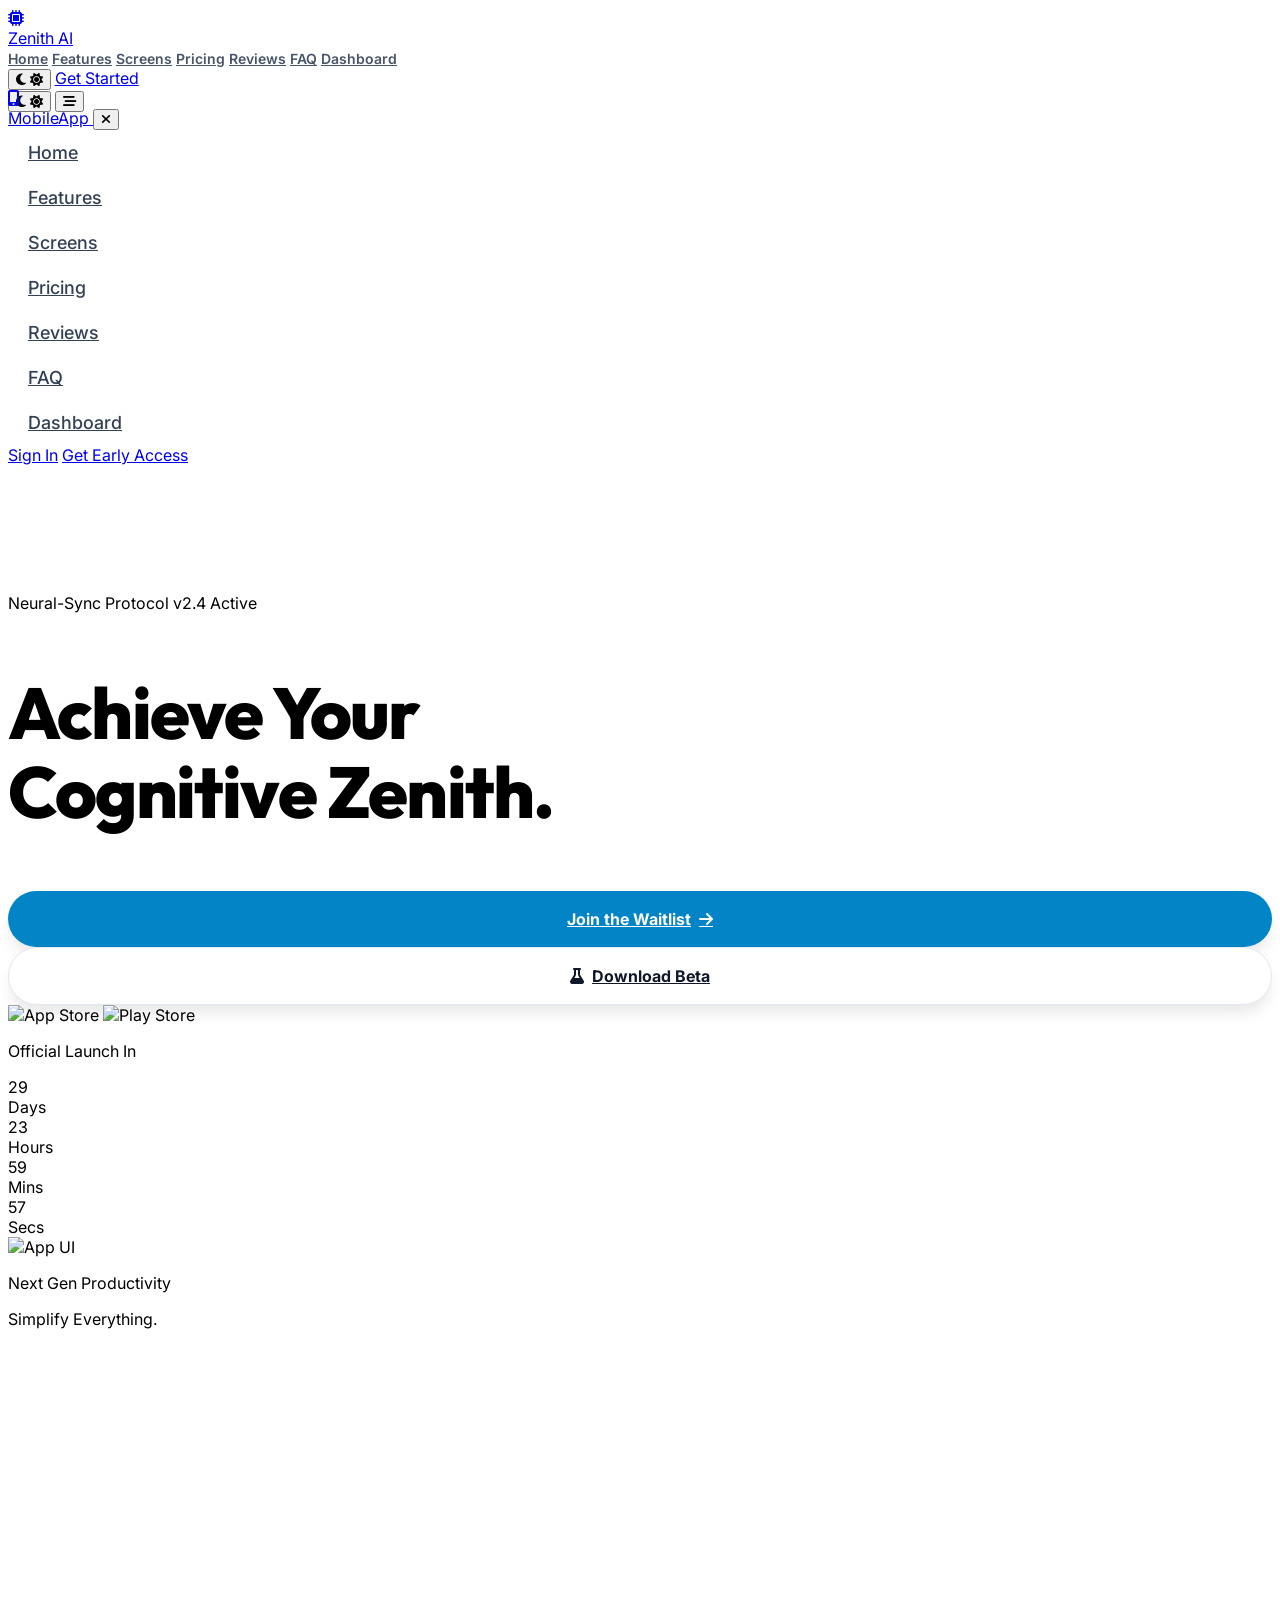
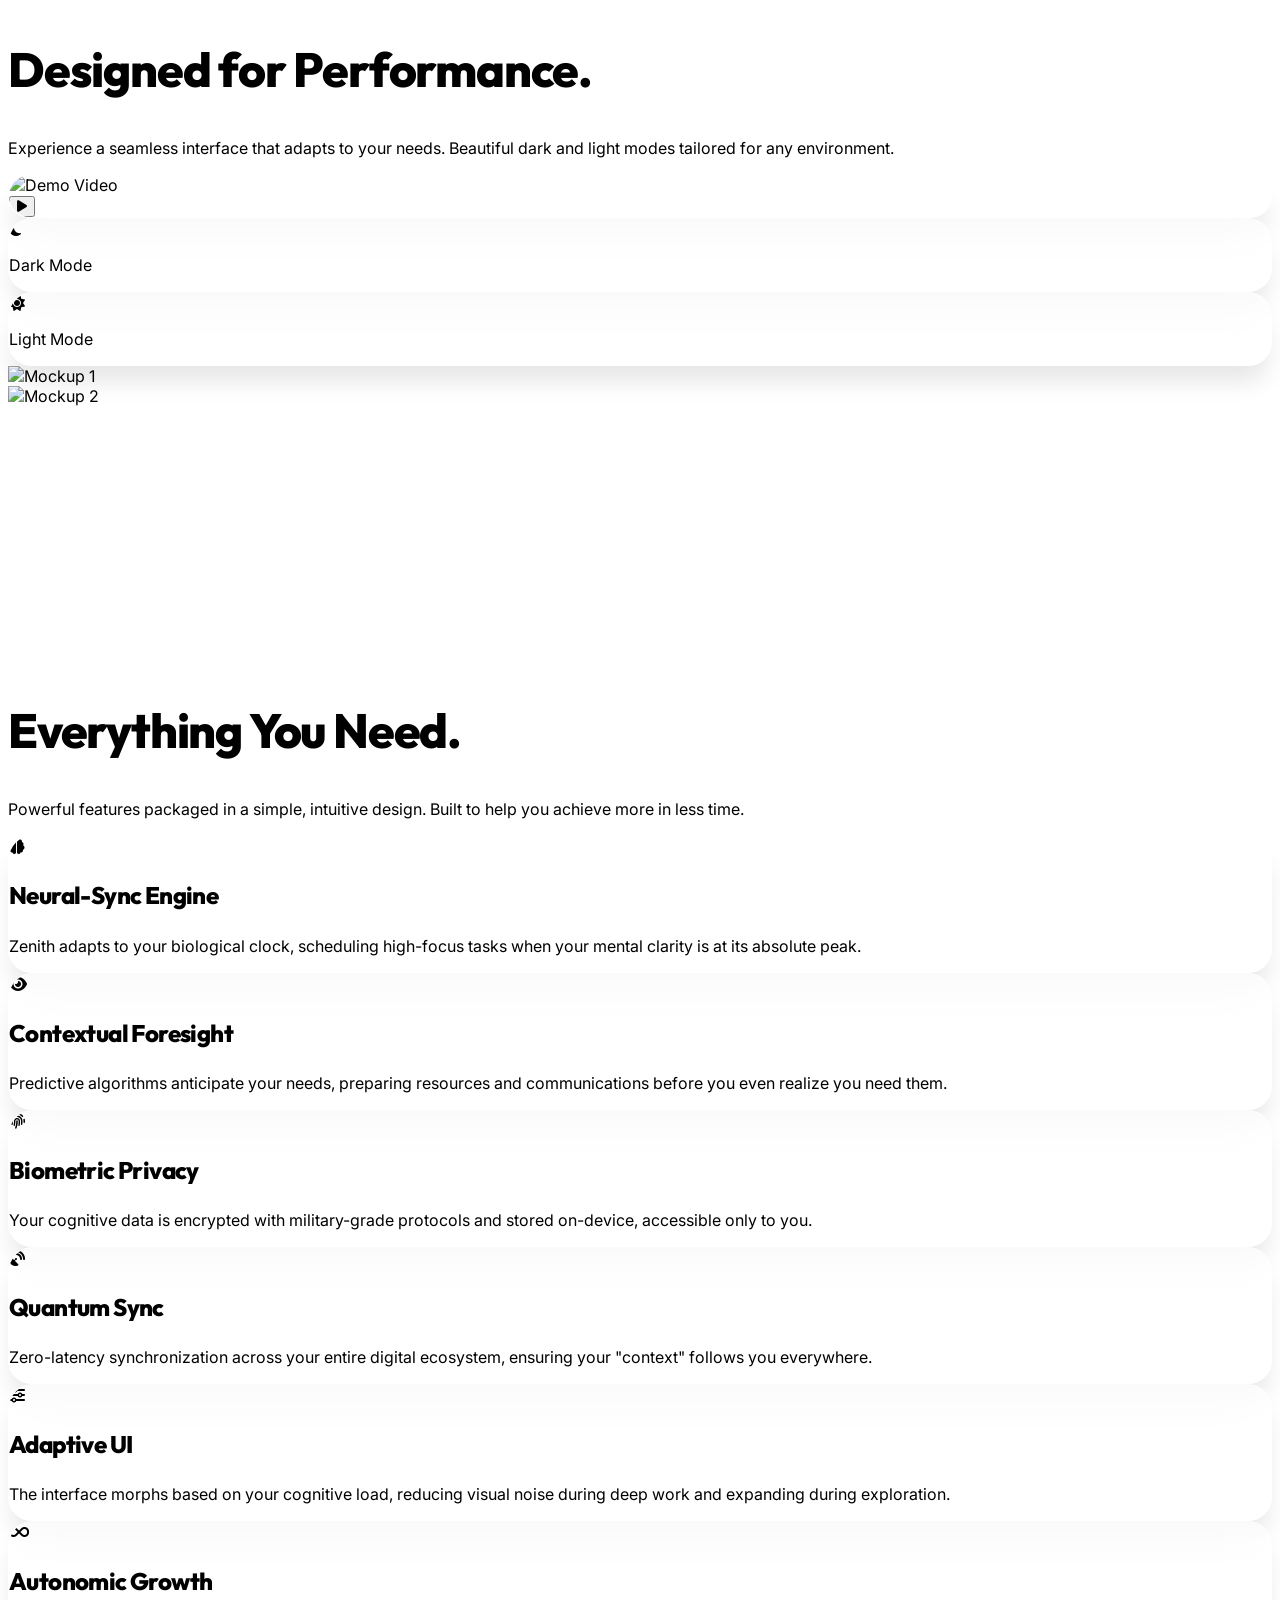
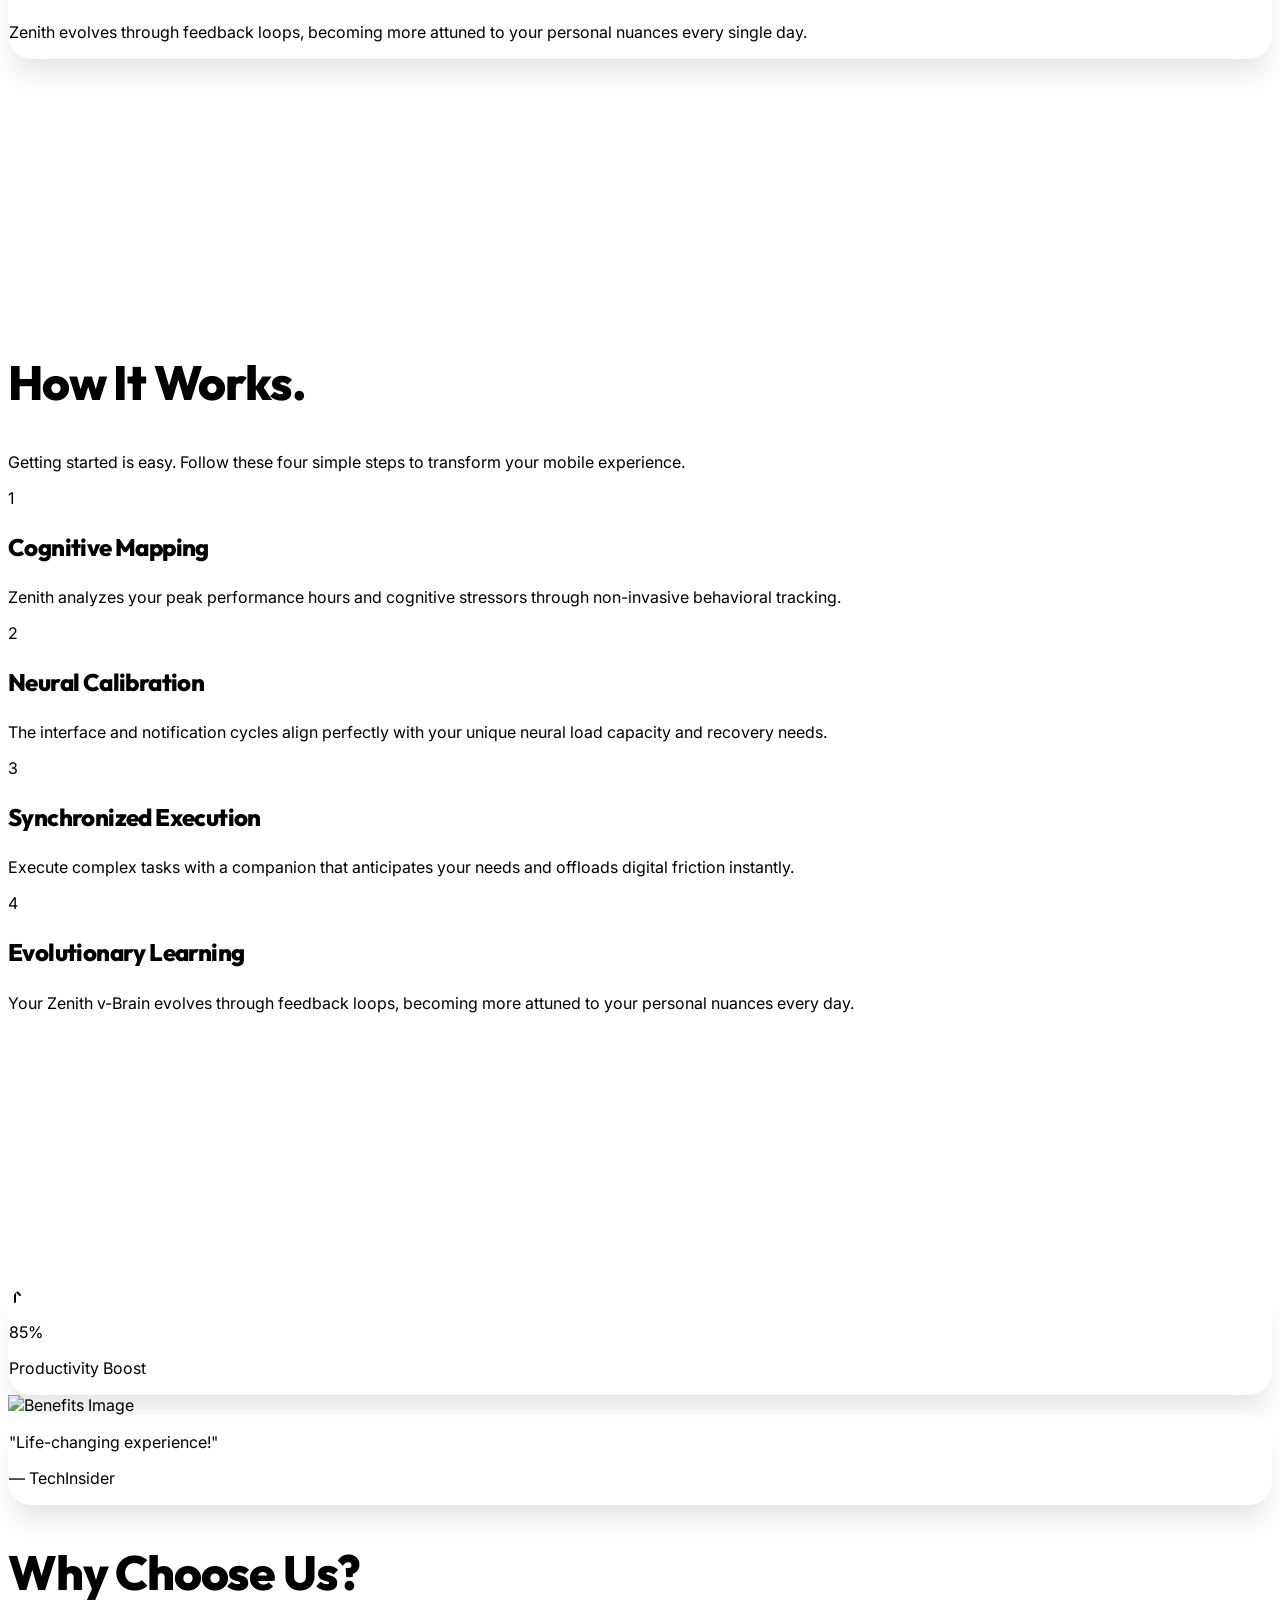
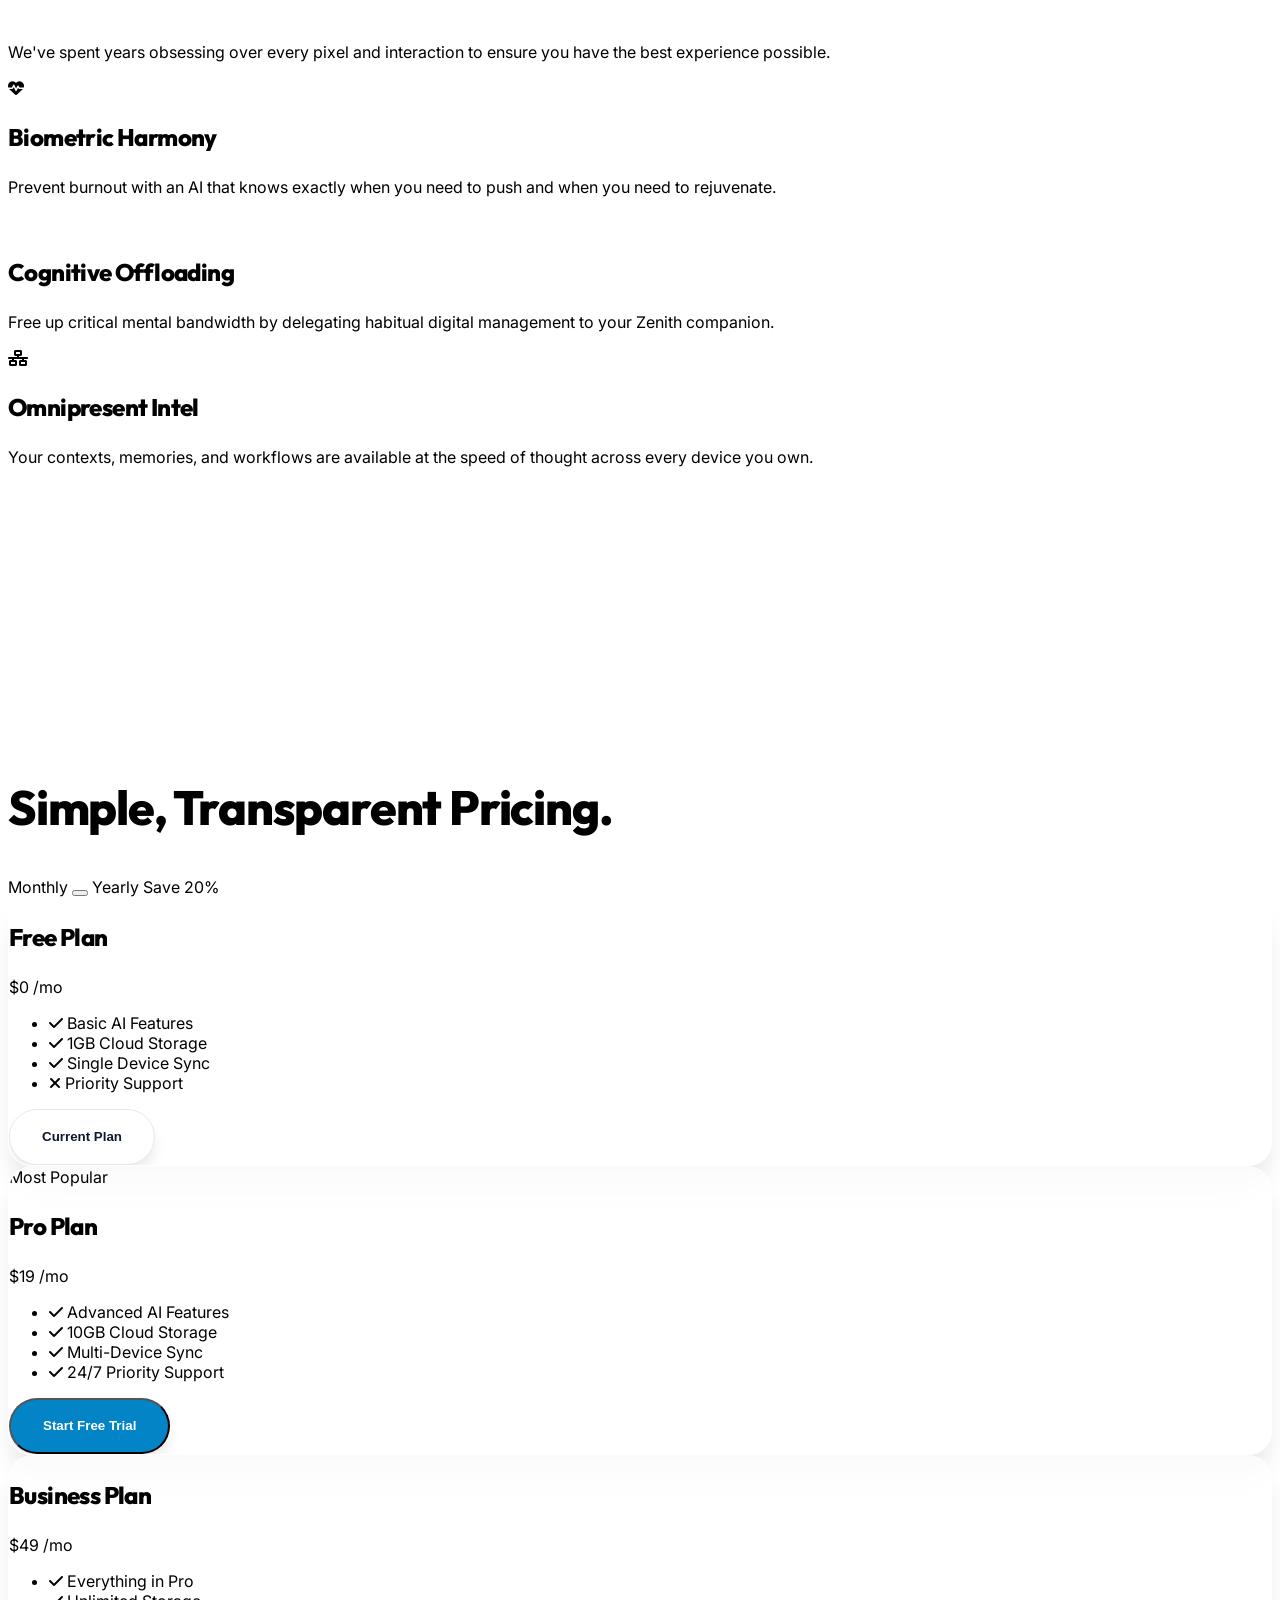
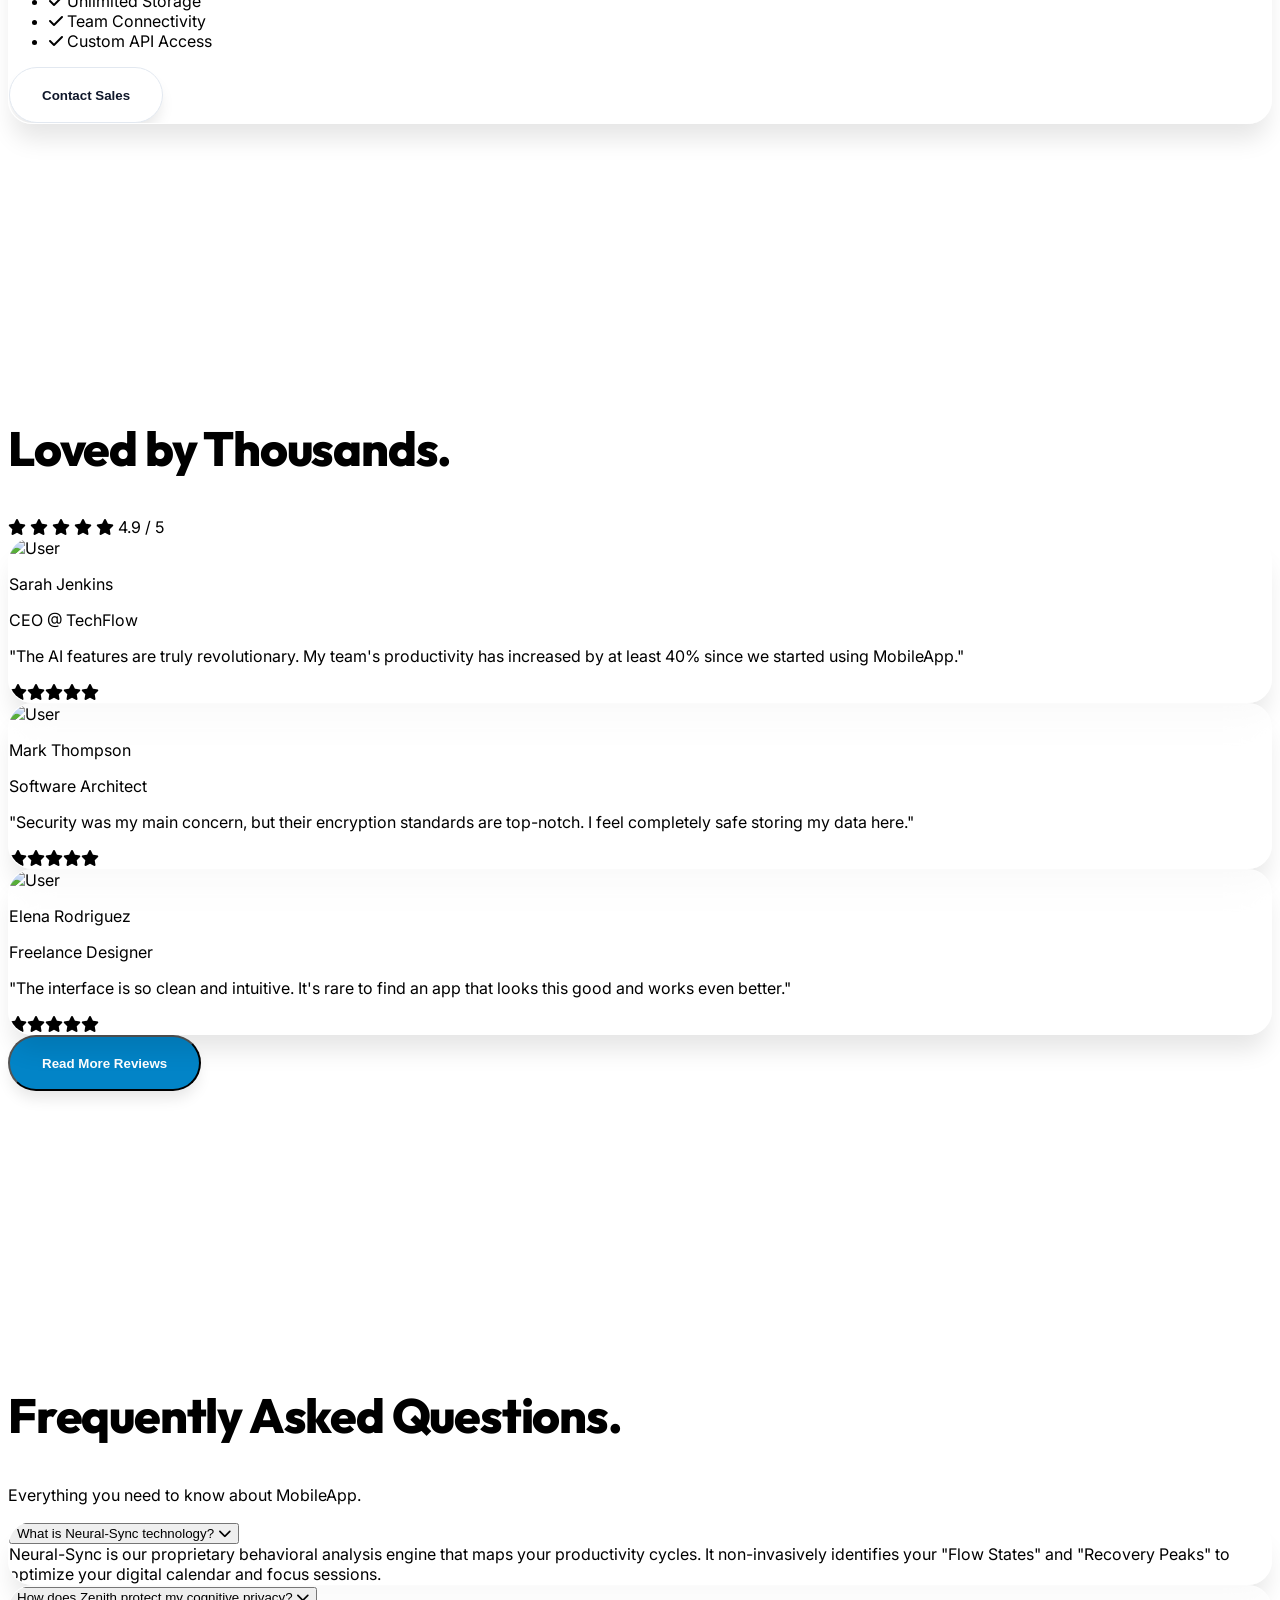
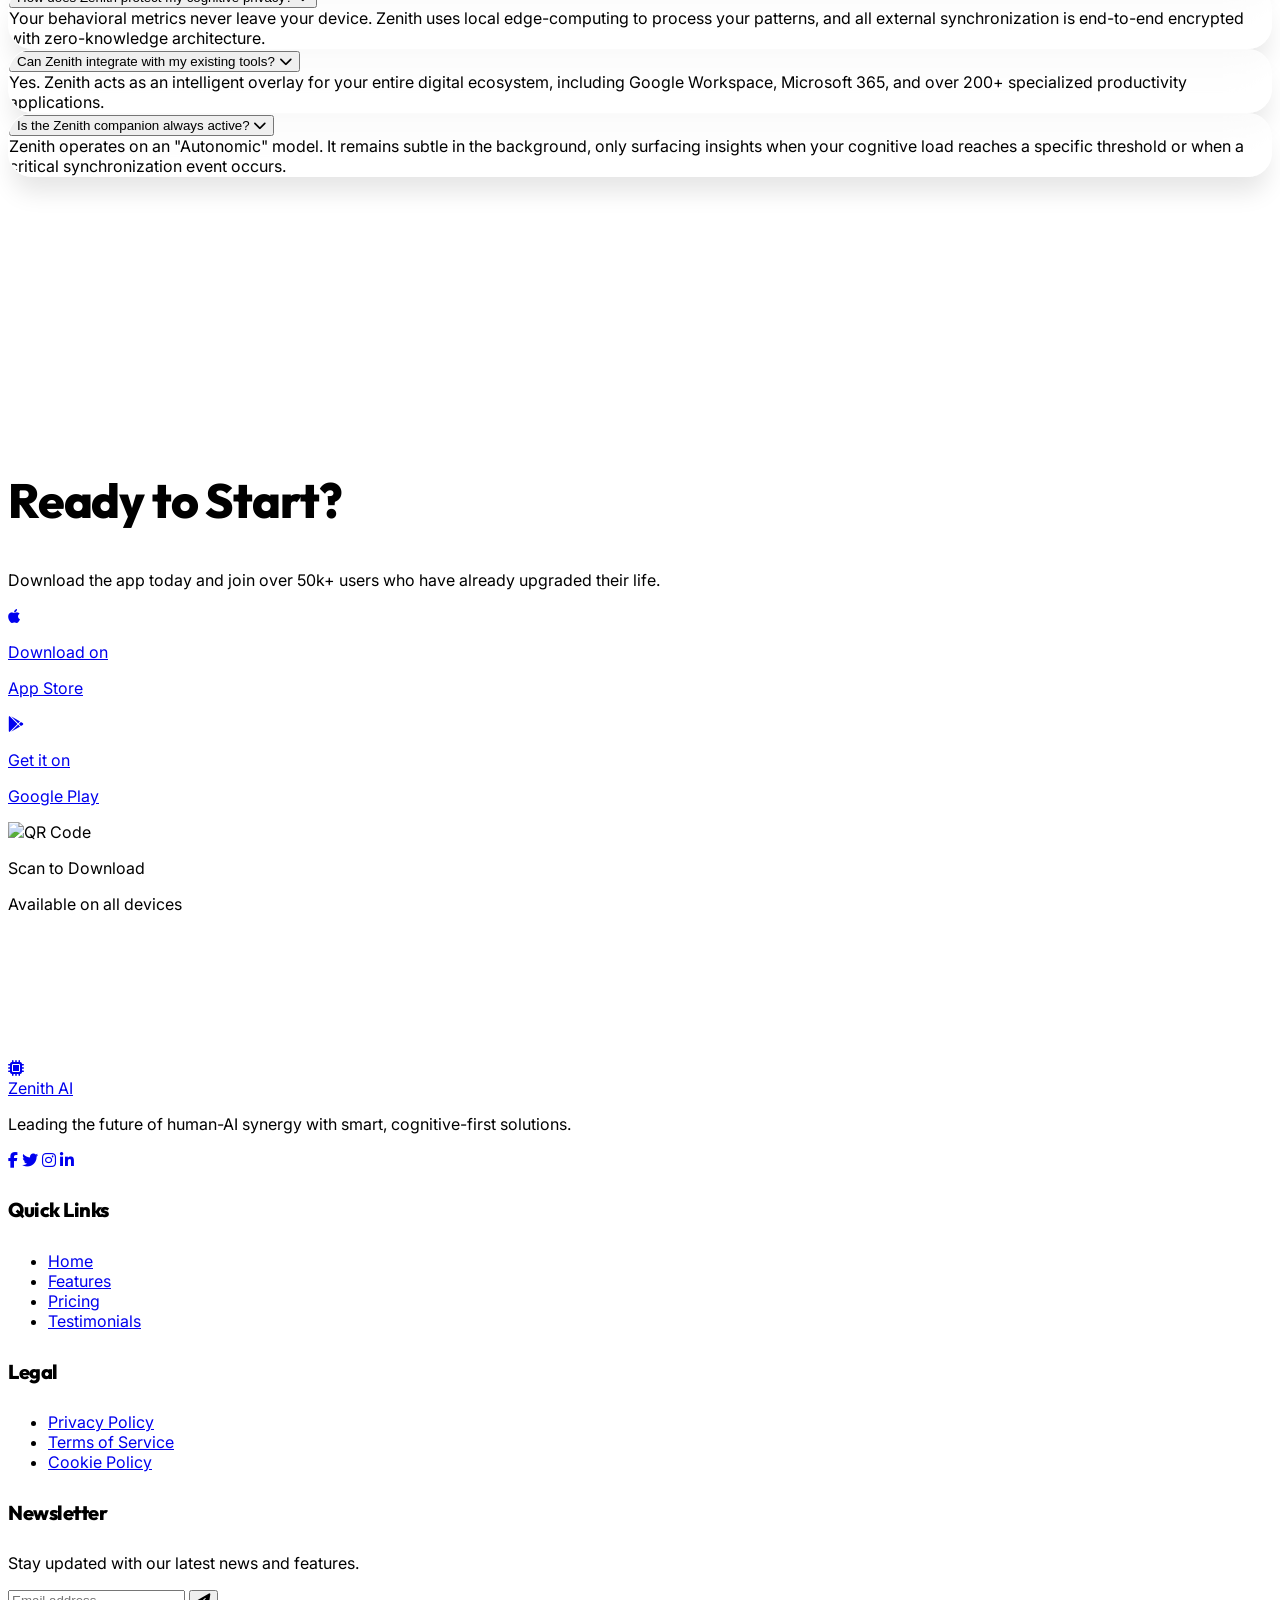
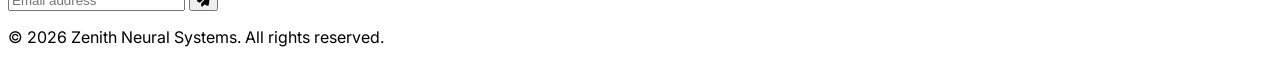
==== commit 065e0392: "add the some changes fo rwebsite." ====
--- a/index.html
+++ b/index.html
@@ -111,7 +111,7 @@
                         <i class="fas fa-moon dark:hidden"></i>
                         <i class="fas fa-sun hidden dark:block"></i>
                     </button>
-        
+
                     <a href="signup.html"
                         class="px-6 py-2.5 text-sm font-bold text-white bg-primary-600 rounded-full hover:bg-primary-700 shadow-md hover:shadow-primary-500/40 transition-all">Get
                         Started</a>
@@ -348,9 +348,9 @@
 
                 <div class="grid md:grid-cols-2 lg:grid-cols-3 gap-8">
                     <!-- Feature 1 -->
-                    <div class="glass-card p-8 group">
-                        <div
-                            class="w-14 h-14 bg-primary-100 dark:bg-primary-900/30 rounded-2xl flex items-center justify-center text-primary-600 dark:text-primary-400 mb-6 group-hover:rotate-12 transition-transform">
+                    <div class="glass-card p-8 group text-center">
+                        <div
+                            class="w-14 h-14 bg-primary-100 dark:bg-primary-900/30 rounded-2xl flex items-center justify-center text-primary-600 dark:text-primary-400 mb-6 mx-auto group-hover:rotate-12 transition-transform">
                             <i class="fas fa-brain text-2xl"></i>
                         </div>
                         <h3 class="mb-3">Neural-Sync Engine</h3>
@@ -360,9 +360,9 @@
                         </p>
                     </div>
                     <!-- Feature 2 -->
-                    <div class="glass-card p-8 group">
-                        <div
-                            class="w-14 h-14 bg-primary-100 dark:bg-primary-900/30 rounded-2xl flex items-center justify-center text-primary-600 dark:text-primary-400 mb-6 group-hover:rotate-12 transition-transform">
+                    <div class="glass-card p-8 group text-center">
+                        <div
+                            class="w-14 h-14 bg-primary-100 dark:bg-primary-900/30 rounded-2xl flex items-center justify-center text-primary-600 dark:text-primary-400 mb-6 mx-auto group-hover:rotate-12 transition-transform">
                             <i class="fas fa-eye text-2xl"></i>
                         </div>
                         <h3 class="mb-3">Contextual Foresight</h3>
@@ -372,9 +372,9 @@
                         </p>
                     </div>
                     <!-- Feature 3 -->
-                    <div class="glass-card p-8 group">
-                        <div
-                            class="w-14 h-14 bg-primary-100 dark:bg-primary-900/30 rounded-2xl flex items-center justify-center text-primary-600 dark:text-primary-400 mb-6 group-hover:rotate-12 transition-transform">
+                    <div class="glass-card p-8 group text-center">
+                        <div
+                            class="w-14 h-14 bg-primary-100 dark:bg-primary-900/30 rounded-2xl flex items-center justify-center text-primary-600 dark:text-primary-400 mb-6 mx-auto group-hover:rotate-12 transition-transform">
                             <i class="fas fa-fingerprint text-2xl"></i>
                         </div>
                         <h3 class="mb-3">Biometric Privacy</h3>
@@ -384,9 +384,9 @@
                         </p>
                     </div>
                     <!-- Feature 4 -->
-                    <div class="glass-card p-8 group">
-                        <div
-                            class="w-14 h-14 bg-primary-100 dark:bg-primary-900/30 rounded-2xl flex items-center justify-center text-primary-600 dark:text-primary-400 mb-6 group-hover:rotate-12 transition-transform">
+                    <div class="glass-card p-8 group text-center">
+                        <div
+                            class="w-14 h-14 bg-primary-100 dark:bg-primary-900/30 rounded-2xl flex items-center justify-center text-primary-600 dark:text-primary-400 mb-6 mx-auto group-hover:rotate-12 transition-transform">
                             <i class="fas fa-satellite-dish text-2xl"></i>
                         </div>
                         <h3 class="mb-3">Quantum Sync</h3>
@@ -396,9 +396,9 @@
                         </p>
                     </div>
                     <!-- Feature 5 -->
-                    <div class="glass-card p-8 group">
-                        <div
-                            class="w-14 h-14 bg-primary-100 dark:bg-primary-900/30 rounded-2xl flex items-center justify-center text-primary-600 dark:text-primary-400 mb-6 group-hover:rotate-12 transition-transform">
+                    <div class="glass-card p-8 group text-center">
+                        <div
+                            class="w-14 h-14 bg-primary-100 dark:bg-primary-900/30 rounded-2xl flex items-center justify-center text-primary-600 dark:text-primary-400 mb-6 mx-auto group-hover:rotate-12 transition-transform">
                             <i class="fas fa-sliders text-2xl"></i>
                         </div>
                         <h3 class="mb-3">Adaptive UI</h3>
@@ -408,9 +408,9 @@
                         </p>
                     </div>
                     <!-- Feature 6 -->
-                    <div class="glass-card p-8 group">
-                        <div
-                            class="w-14 h-14 bg-primary-100 dark:bg-primary-900/30 rounded-2xl flex items-center justify-center text-primary-600 dark:text-primary-400 mb-6 group-hover:rotate-12 transition-transform">
+                    <div class="glass-card p-8 group text-center">
+                        <div
+                            class="w-14 h-14 bg-primary-100 dark:bg-primary-900/30 rounded-2xl flex items-center justify-center text-primary-600 dark:text-primary-400 mb-6 mx-auto group-hover:rotate-12 transition-transform">
                             <i class="fas fa-infinity text-2xl"></i>
                         </div>
                         <h3 class="mb-3">Autonomic Growth</h3>
@@ -508,8 +508,8 @@
                     </div>
 
                     <div class="order-1 lg:order-2 space-y-12">
-                        <div>
-                            <h2 class="mb-6">Why Choose Us?</h2>
+                        <div class="text-center">
+                            <h2 class="mb-6 text-4xl lg:text-6xl">Why Choose Us?</h2>
                             <p class="text-slate-500 dark:text-slate-400">
                                 We've spent years obsessing over every pixel and interaction to ensure you have the best
                                 experience possible.
@@ -898,5 +898,7 @@
         </div>
     </footer>
 
+    <!-- Main JS -->
+    <script src="main.js"></script>
 
 </html>
--- a/styles.css
+++ b/styles.css
@@ -248,7 +248,7 @@
 }
 
 #mobileMenu.visible #mobileMenuOverlay {
-    opacity: 100;
+    opacity: 1;
 }
 
 #mobileMenu.visible #mobileMenuDrawer {
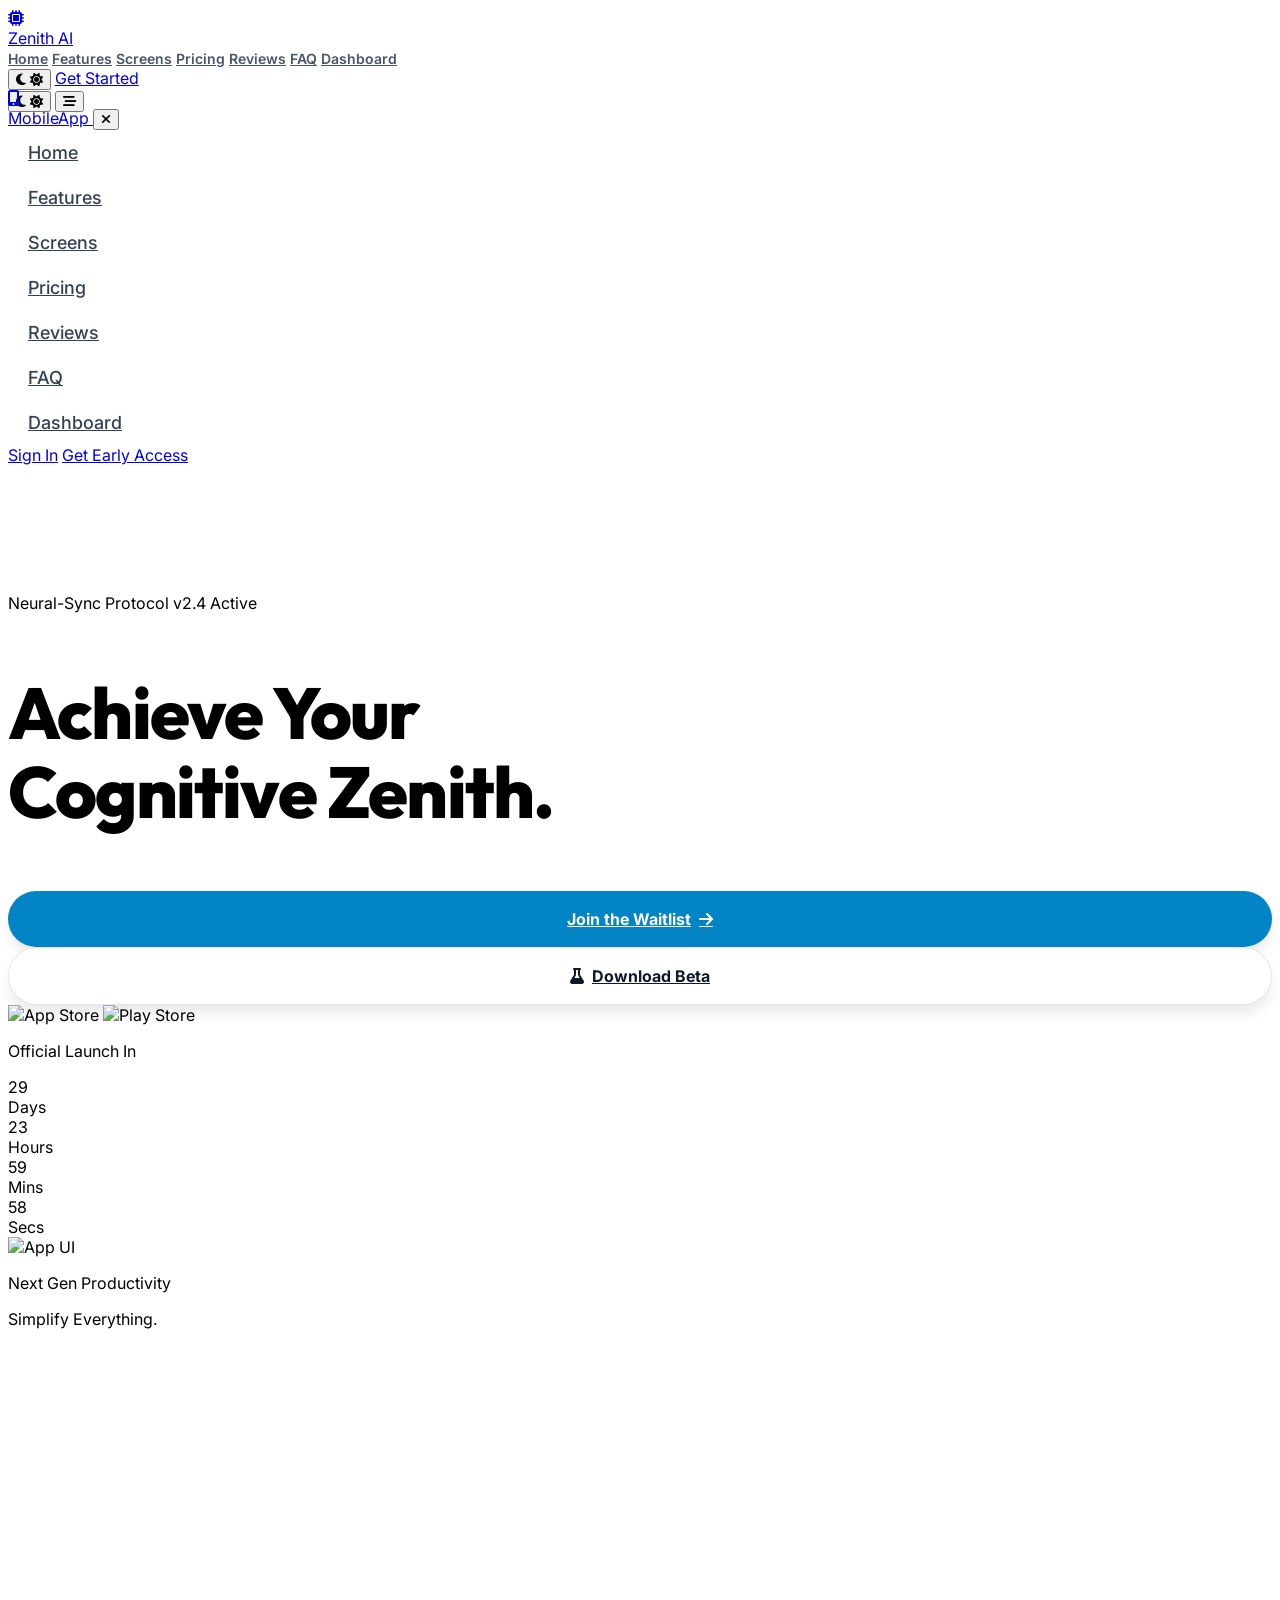
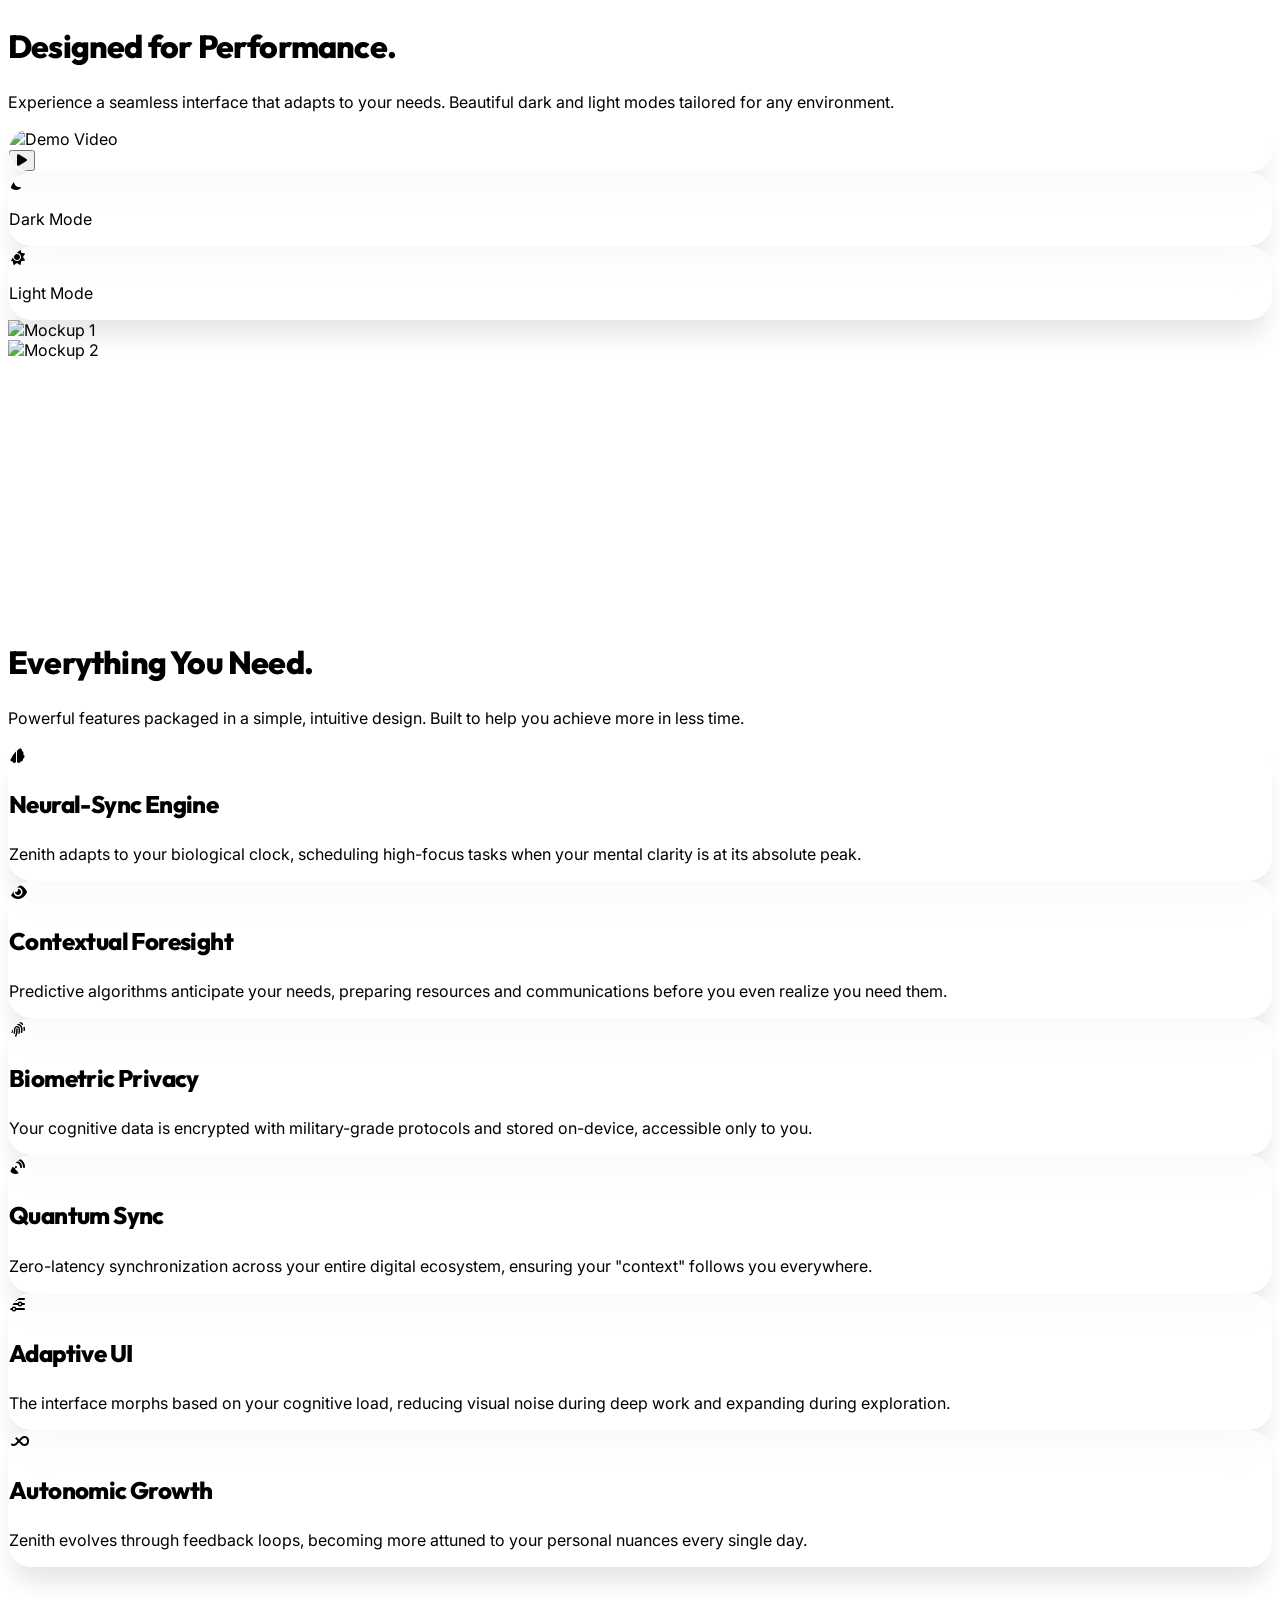
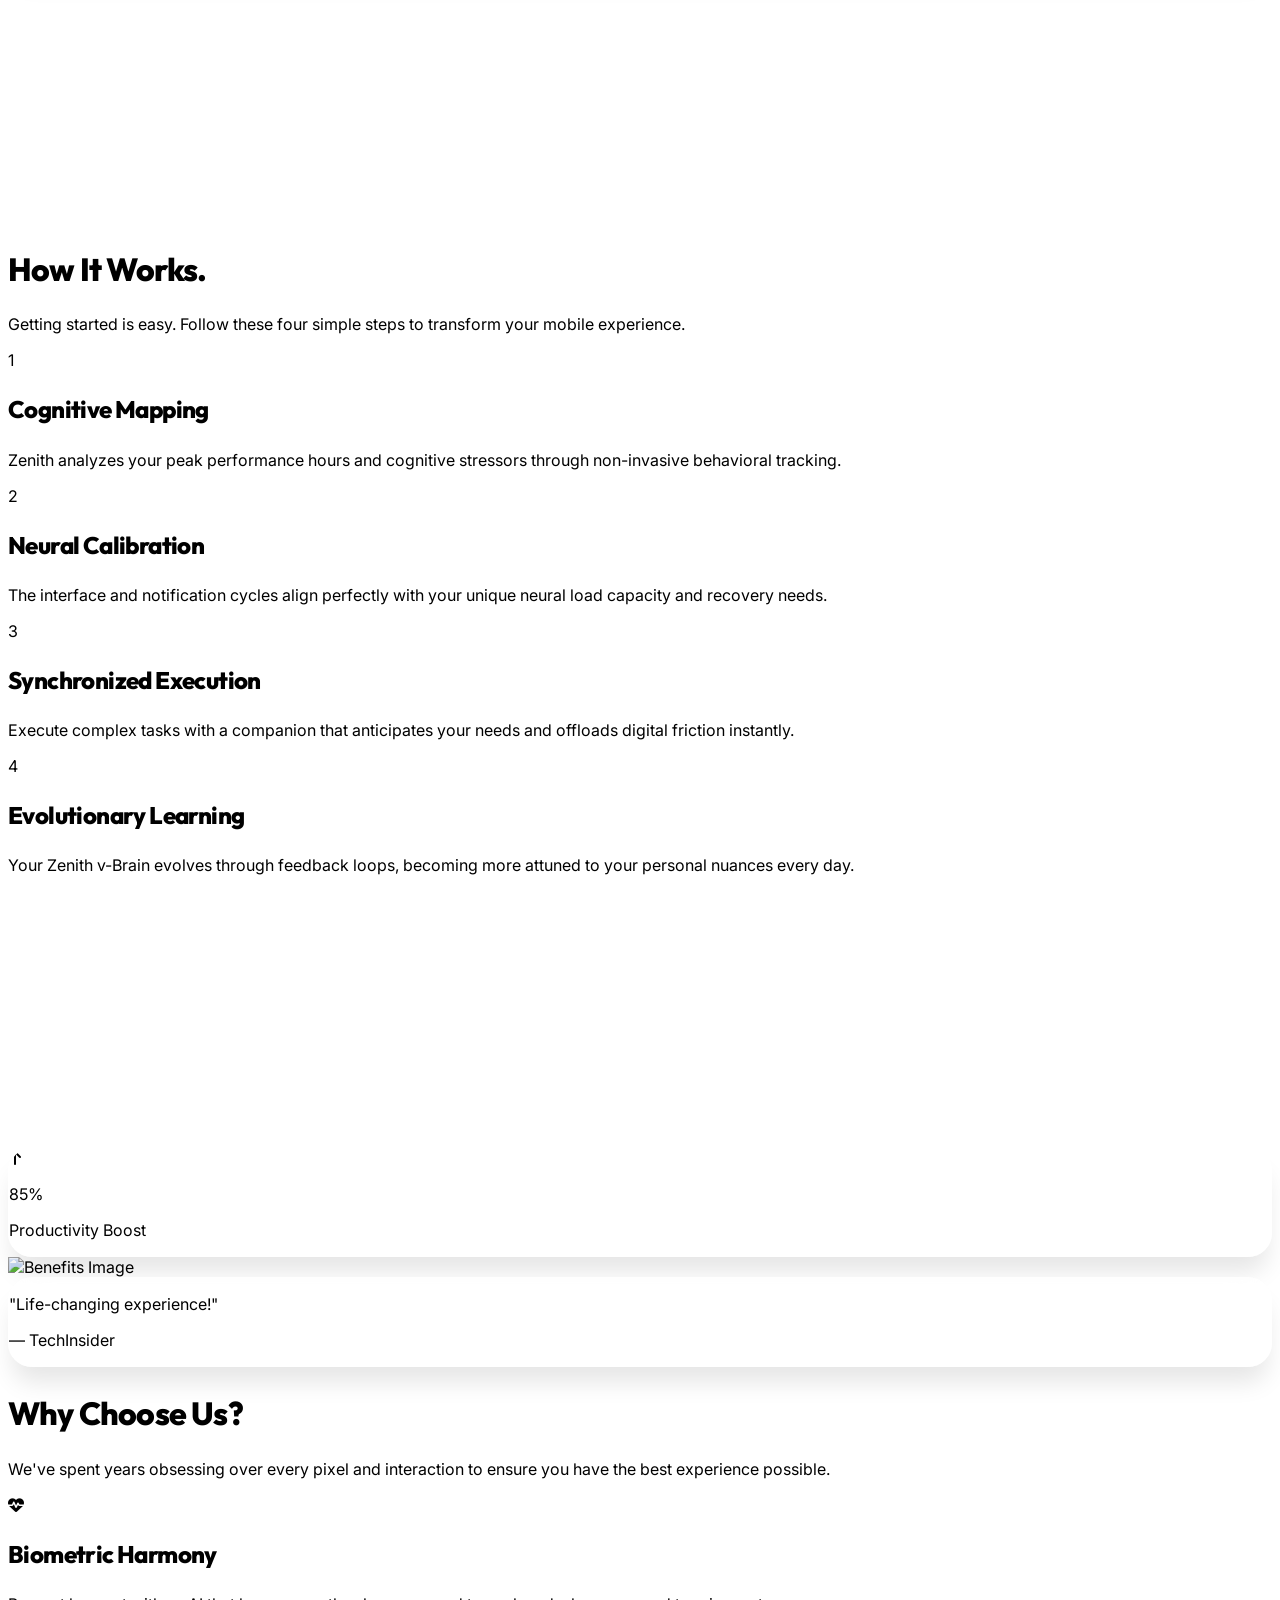
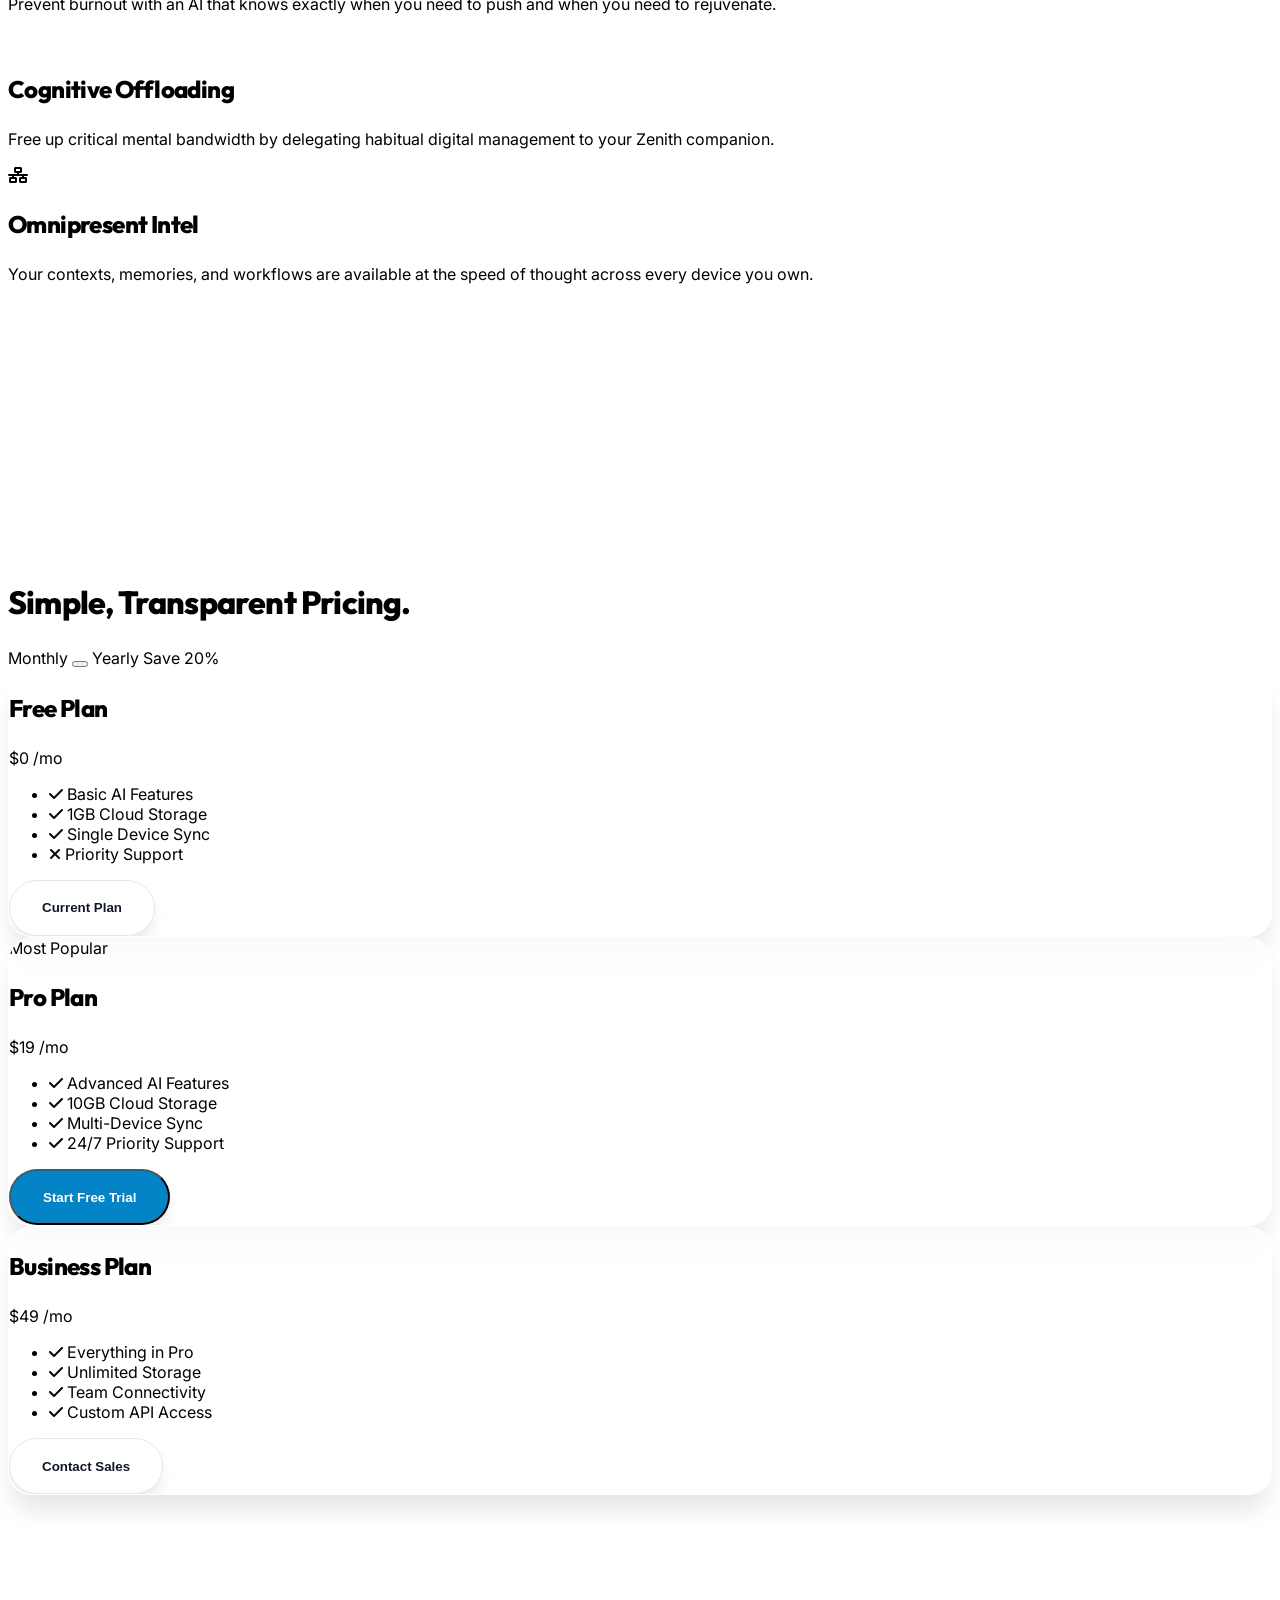
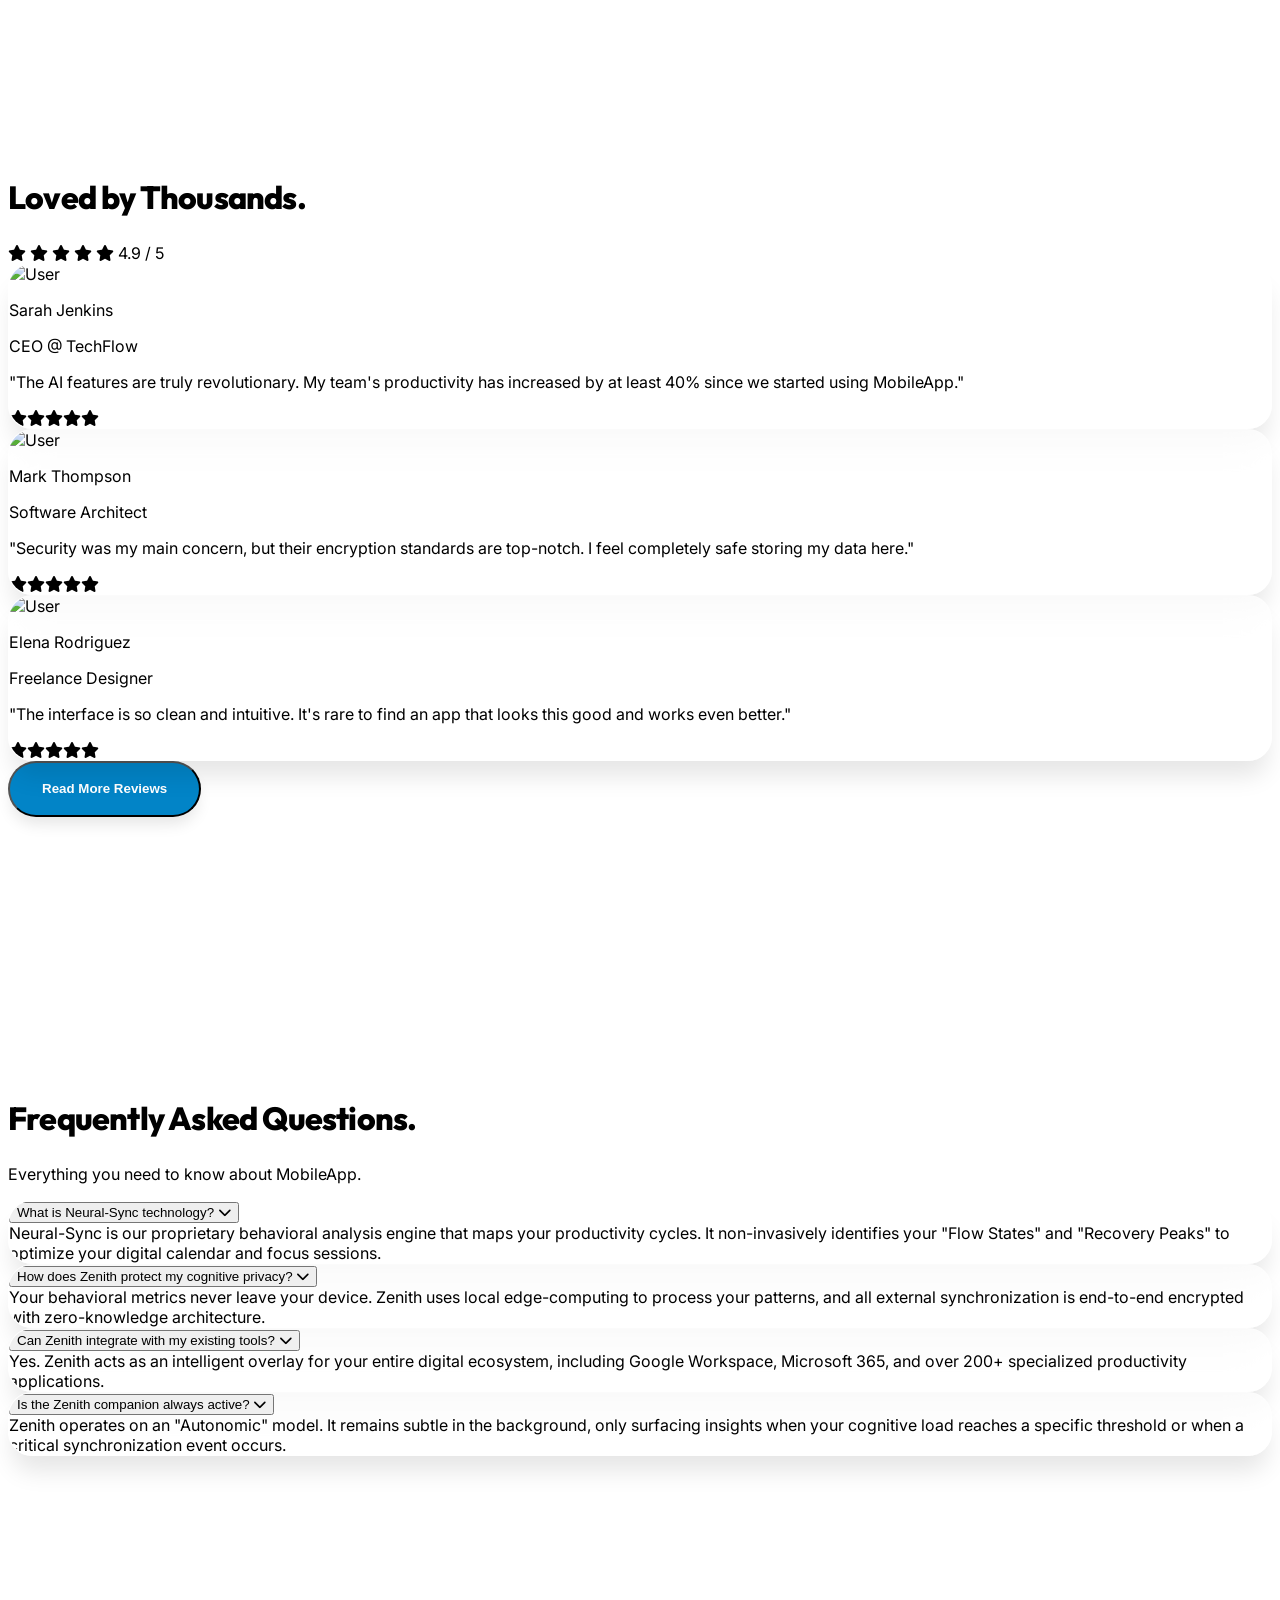
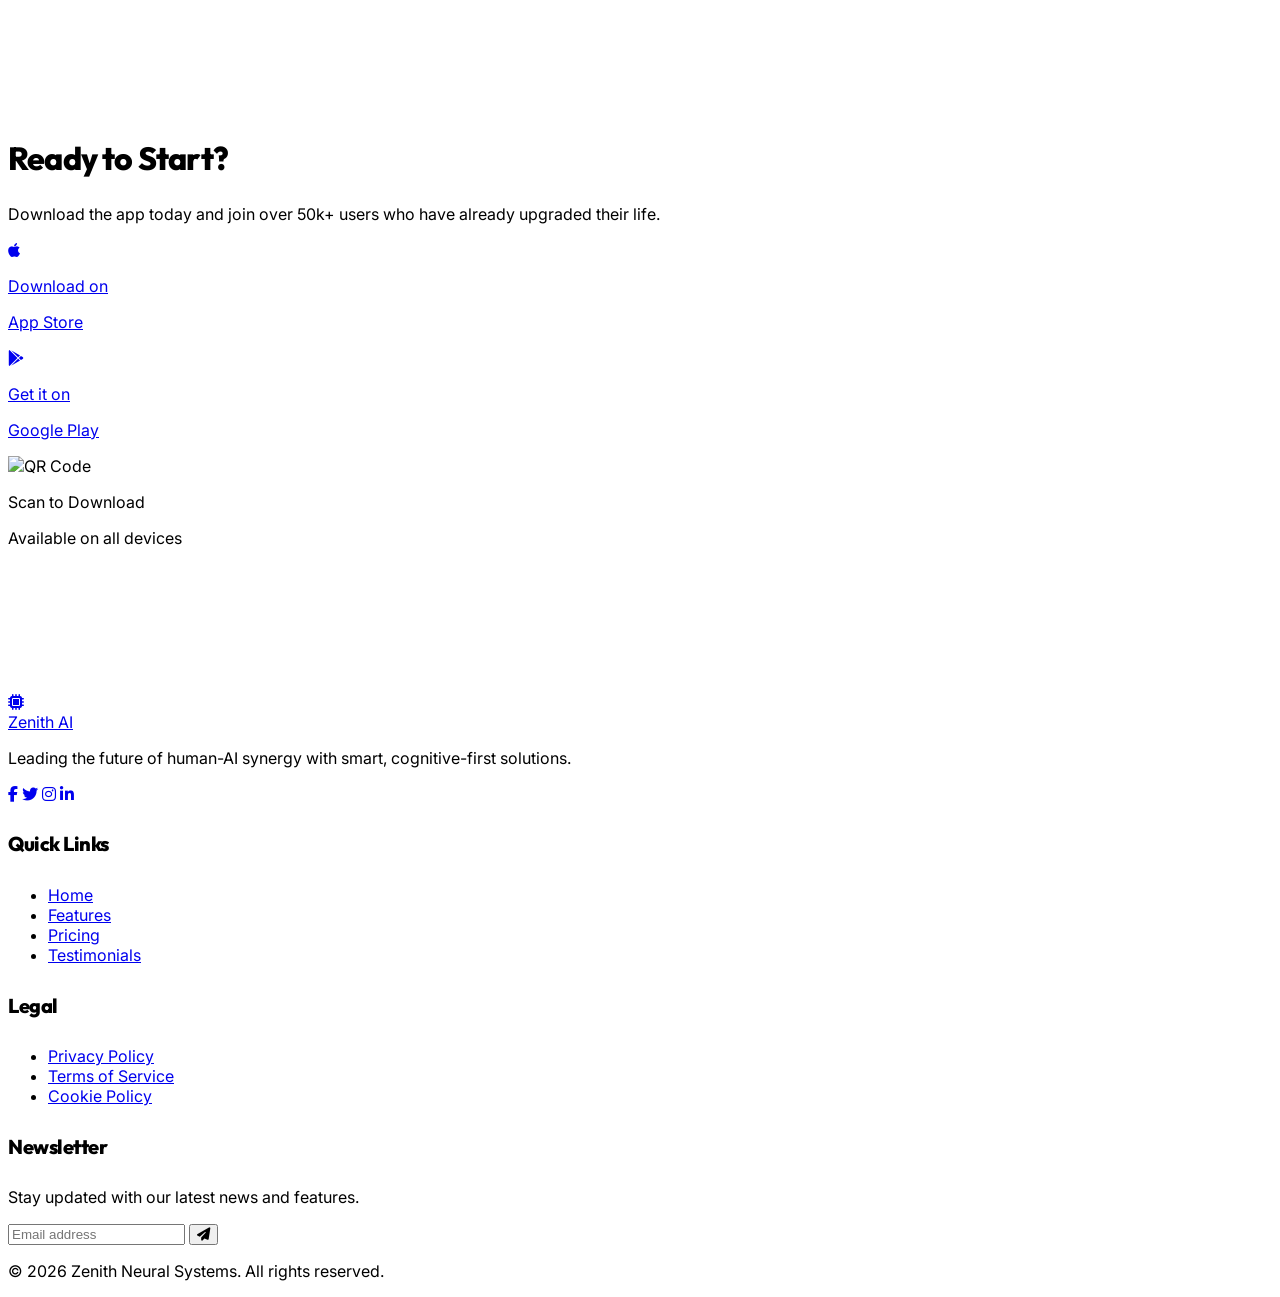
==== commit 9c4ed1c0: "add rhe hgdfsbfbwe" ====
--- a/index.html
+++ b/index.html
@@ -282,7 +282,7 @@
         <section id="screens" class="bg-slate-100 dark:bg-slate-900/50">
             <div class="max-w-7xl mx-auto px-4 sm:px-6 lg:px-8">
                 <div class="text-center mb-16">
-                    <h2 class="mb-4">Designed for Performance.</h2>
+                    <h2 class="text-3xl mb-4">Designed for Performance.</h2>
                     <p class="text-slate-500 dark:text-slate-400 max-w-2xl mx-auto">
                         Experience a seamless interface that adapts to your needs. Beautiful dark and light modes
                         tailored for any environment.
@@ -339,7 +339,7 @@
         <section id="features" class="relative">
             <div class="max-w-7xl mx-auto px-4 sm:px-6 lg:px-8">
                 <div class="text-center mb-20">
-                    <h2 class="mb-4">Everything You Need.</h2>
+                    <h2 class="text-3xl mb-4">Everything You Need.</h2>
                     <p class="text-slate-500 dark:text-slate-400 max-w-2xl mx-auto">
                         Powerful features packaged in a simple, intuitive design. Built to help you achieve more in less
                         time.
@@ -427,7 +427,7 @@
         <section id="howitworks" class="bg-slate-50 dark:bg-slate-950">
             <div class="max-w-7xl mx-auto px-4 sm:px-6 lg:px-8">
                 <div class="text-center mb-20">
-                    <h2 class="mb-4">How It Works.</h2>
+                    <h2 class="text-3xl mb-4">How It Works.</h2>
                     <p class="text-slate-500 dark:text-slate-400 max-w-2xl mx-auto">
                         Getting started is easy. Follow these four simple steps to transform your mobile experience.
                     </p>
@@ -509,7 +509,7 @@
 
                     <div class="order-1 lg:order-2 space-y-12">
                         <div class="text-center">
-                            <h2 class="mb-6 text-4xl lg:text-6xl">Why Choose Us?</h2>
+                            <h2 class="mb-6 text-3xl">Why Choose Us?</h2>
                             <p class="text-slate-500 dark:text-slate-400">
                                 We've spent years obsessing over every pixel and interaction to ensure you have the best
                                 experience possible.
@@ -564,7 +564,7 @@
         <section id="pricing" class="bg-slate-100 dark:bg-slate-900/50">
             <div class="max-w-7xl mx-auto px-4 sm:px-6 lg:px-8">
                 <div class="text-center mb-16">
-                    <h2 class="mb-4">Simple, Transparent Pricing.</h2>
+                    <h2 class="text-3xl mb-4">Simple, Transparent Pricing.</h2>
                     <div class="flex items-center justify-center gap-4 mt-8">
                         <span class="text-sm font-semibold opacity-60">Monthly</span>
                         <button id="pricingToggle"
@@ -655,7 +655,7 @@
         <section id="reviews">
             <div class="max-w-7xl mx-auto px-4 sm:px-6 lg:px-8">
                 <div class="text-center mb-16">
-                    <h2 class="mb-4">Loved by Thousands.</h2>
+                    <h2 class="text-3xl mb-4">Loved by Thousands.</h2>
                     <div class="flex justify-center items-center gap-2 mb-4 text-yellow-500">
                         <i class="fas fa-star"></i>
                         <i class="fas fa-star"></i>
@@ -731,7 +731,7 @@
         <section id="faq" class="bg-slate-50 dark:bg-slate-950">
             <div class="max-w-4xl mx-auto px-4 sm:px-6 lg:px-8">
                 <div class="text-center mb-16">
-                    <h2 class="mb-4">Frequently Asked Questions.</h2>
+                    <h2 class="text-3xl mb-4">Frequently Asked Questions.</h2>
                     <p class="text-slate-500 dark:text-slate-400">Everything you need to know about MobileApp.</p>
                 </div>
 
@@ -791,7 +791,7 @@
         <section id="download" class="relative overflow-hidden py-32">
             <div class="absolute inset-0 bg-primary-600 -z-10 bg-gradient-to-br from-primary-600 to-accent"></div>
             <div class="max-w-7xl mx-auto px-4 sm:px-6 lg:px-8 text-center text-white">
-                <h2 class="text-4xl lg:text-6xl mb-8">Ready to Start?</h2>
+                <h2 class="text-3xl lg:text-5xl mb-8">Ready to Start?</h2>
                 <p class="text-xl opacity-90 mb-12 max-w-2xl mx-auto">Download the app today and join over 50k+ users
                     who have already upgraded their life.</p>
 
@@ -834,8 +834,8 @@
     <!-- Footer -->
     <footer class="bg-white dark:bg-slate-950 border-t border-slate-100 dark:border-slate-900 py-20">
         <div class="max-w-7xl mx-auto px-4 sm:px-6 lg:px-8">
-            <div class="grid md:grid-cols-2 lg:grid-cols-4 gap-12 mb-16">
-                <div class="col-span-1 lg:col-span-1">
+            <div class="grid md:grid-cols-2 xl:grid-cols-4 gap-12 mb-16">
+                <div class="col-span-1 xl:col-span-1">
                     <a href="index.html" class="flex items-center gap-2 mb-6">
                         <div class="w-10 h-10 bg-primary-600 rounded-xl flex items-center justify-center text-white">
                             <i class="fas fa-microchip text-xl"></i>
--- a/styles.css
+++ b/styles.css
@@ -33,7 +33,7 @@
 }
 
 h2 {
-    font-size: 2.25rem;
+    font-size: 2rem;
     line-height: 1.2;
 }
 
@@ -53,7 +53,7 @@
     }
 
     h2 {
-        font-size: 3rem;
+        font-size: 2rem;
     }
 }
 
